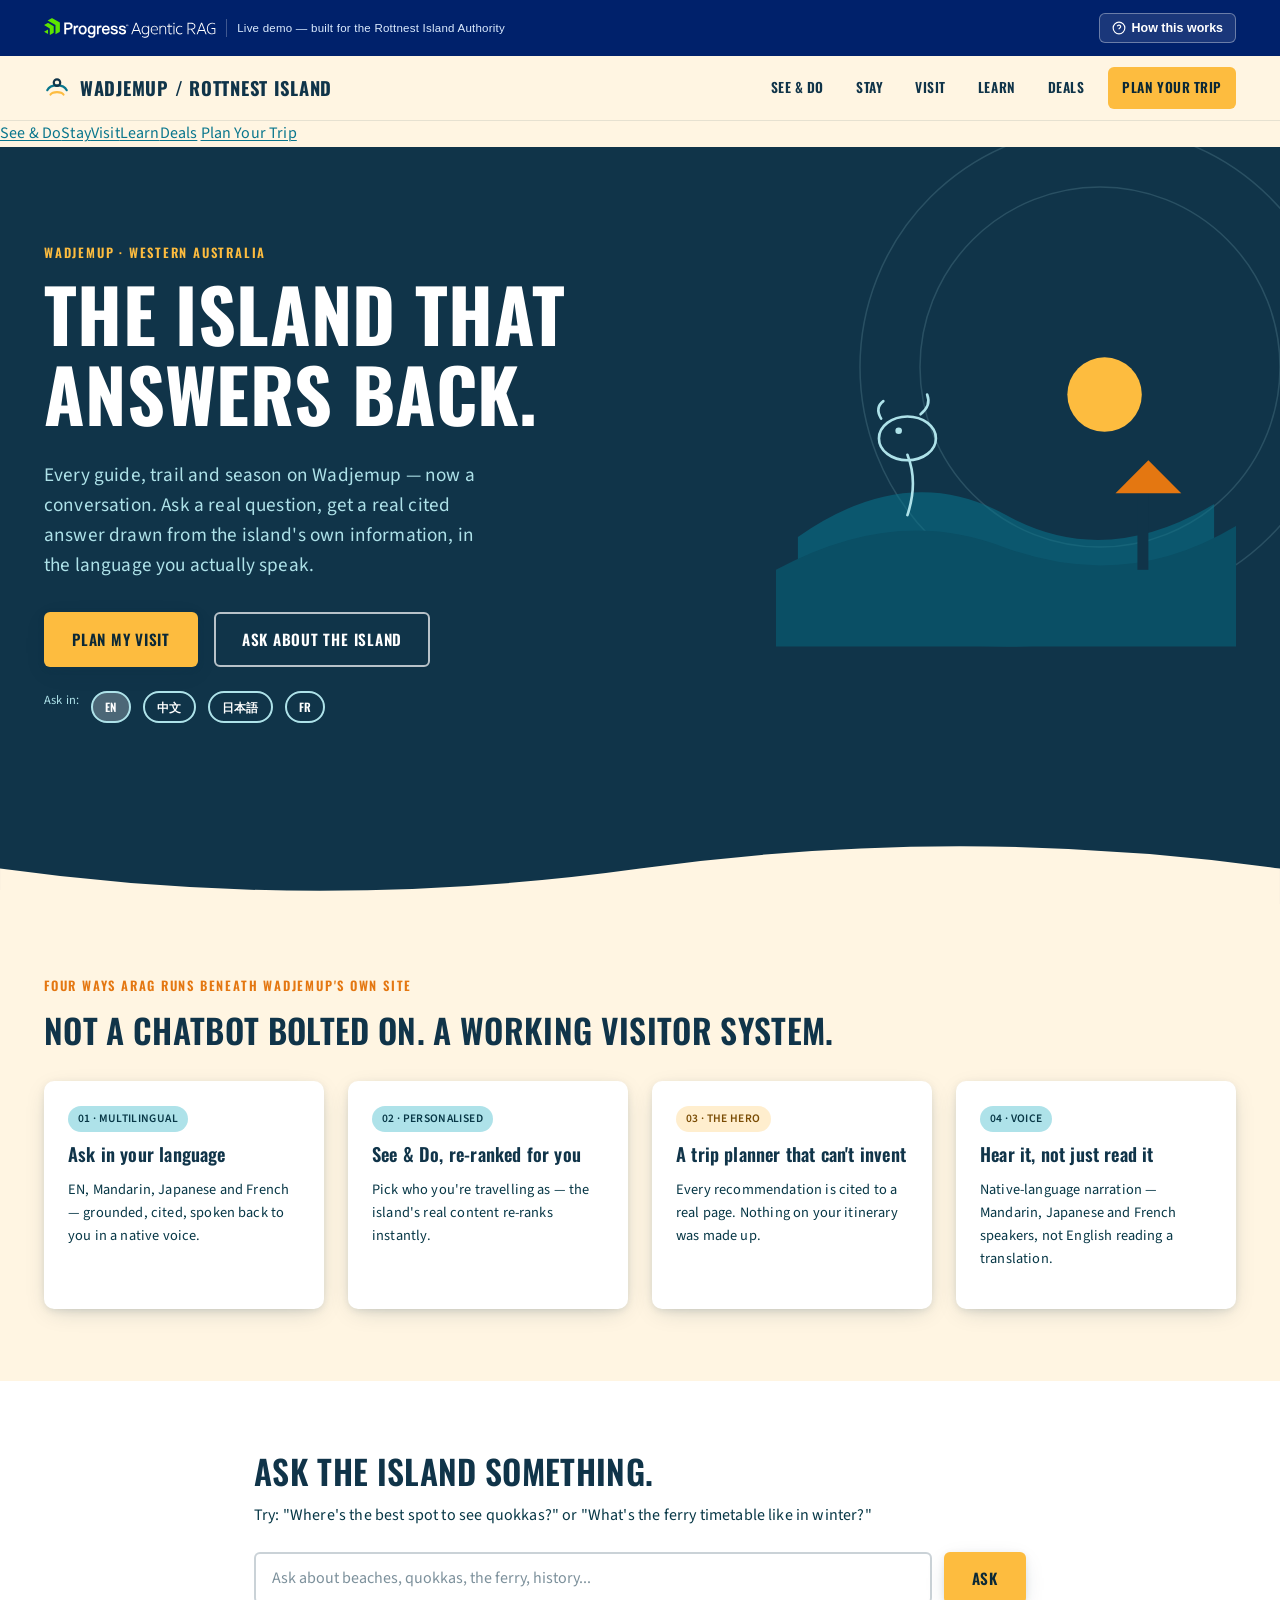
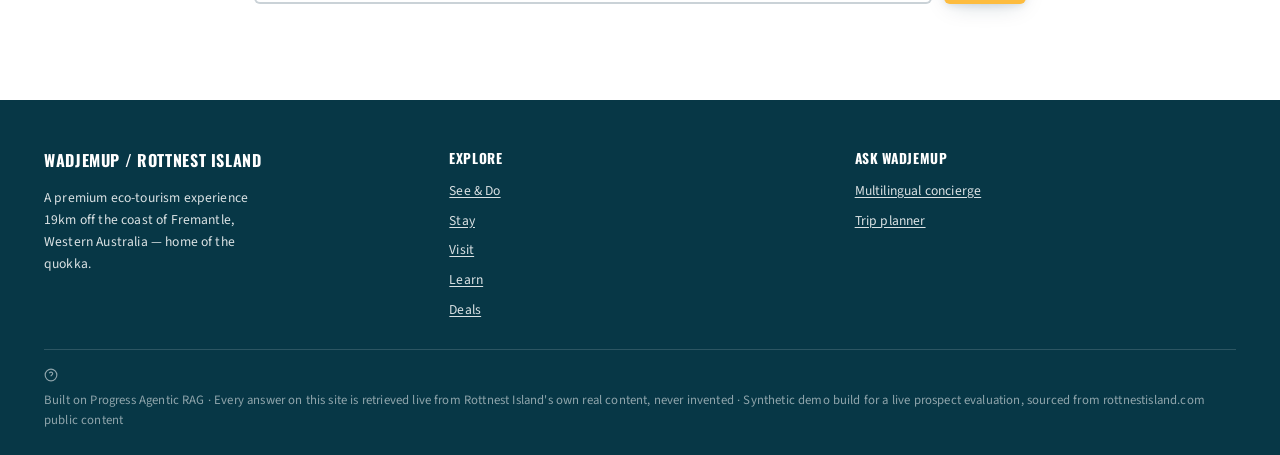
==== static/pages/index.html @ bd9ebfb6 "Rottnest Island Authority demo: 4 verified ARAG heroes, Progress-branded chrome" ====
<!doctype html>
<html lang="en">
<head>
<meta charset="utf-8" />
<meta name="viewport" content="width=device-width, initial-scale=1" />
<title>Wadjemup / Rottnest Island — Visitor Experience</title>
<link rel="stylesheet" href="/static/brand/arag-tokens.css" />
<link rel="stylesheet" href="/static/brand/progress-header.css" />
<link rel="stylesheet" href="/static/css/rottnest.css" />
</head>
<body class="rw-body">

<section class="rw-section-navy" style="position:relative; overflow:hidden; padding:0;">
  <svg class="rw-motif" style="top:-40px; right:-80px; width:520px;" viewBox="0 0 520 520" fill="none">
    <circle cx="260" cy="260" r="240" stroke="#AEE2E9" stroke-width="1.5"/>
    <circle cx="260" cy="260" r="180" stroke="#AEE2E9" stroke-width="1.5"/>
  </svg>
  <div class="rw-container" style="position:relative; padding:96px 24px 110px; display:grid; grid-template-columns: 1.1fr 0.9fr; gap:48px; align-items:center;">
    <div>
      <div class="rw-eyebrow" style="color:#FDBC3F;">Wadjemup · Western Australia</div>
      <h1 class="rw-display" style="color:white; margin-top:10px;">The Island That<br/>Answers Back.</h1>
      <p class="rw-lead" style="color:#AEE2E9; max-width:46ch; margin-top:18px;">
        Every guide, trail and season on Wadjemup — now a conversation. Ask a real question,
        get a real cited answer drawn from the island's own information, in the language you
        actually speak.
      </p>
      <div class="rw-flex rw-gap-16 rw-mt-32" style="flex-wrap:wrap;">
        <a href="/plan" class="rw-btn rw-btn-primary">Plan My Visit</a>
        <a href="/learn" class="rw-btn rw-btn-outline-light">Ask About the Island</a>
      </div>
      <div class="rw-flex rw-gap-12 rw-mt-24" style="flex-wrap:wrap;">
        <span style="font-size:0.78rem; color:#AEE2E9;">Ask in:</span>
        <button class="rw-lang-pill rw-persona-pill" data-lang="en" style="border-color:#AEE2E9;color:white;padding:5px 12px;font-size:0.72rem;">EN</button>
        <button class="rw-lang-pill rw-persona-pill" data-lang="zh" style="border-color:#AEE2E9;color:white;padding:5px 12px;font-size:0.72rem;">中文</button>
        <button class="rw-lang-pill rw-persona-pill" data-lang="ja" style="border-color:#AEE2E9;color:white;padding:5px 12px;font-size:0.72rem;">日本語</button>
        <button class="rw-lang-pill rw-persona-pill" data-lang="fr" style="border-color:#AEE2E9;color:white;padding:5px 12px;font-size:0.72rem;">FR</button>
      </div>
    </div>
    <div>
      <svg viewBox="0 0 420 340" width="100%" style="max-width:460px; display:block; margin-left:auto;">
        <ellipse cx="210" cy="300" rx="190" ry="18" fill="#0A4F65" opacity="0.6"/>
        <path d="M20 220 Q120 150 210 200 Q300 250 400 190 L400 300 Q210 340 20 300 Z" fill="#09768D" opacity="0.55"/>
        <path d="M0 250 Q110 190 210 230 Q320 270 420 210 L420 320 L0 320 Z" fill="#0A4F65"/>
        <circle cx="300" cy="90" r="34" fill="#FDBC3F"/>
        <g stroke="#AEE2E9" stroke-width="2.4" fill="none" stroke-linecap="round">
          <path d="M120 200 q10 -30 0 -55" />
          <ellipse cx="120" cy="130" rx="26" ry="20" />
          <circle cx="112" cy="123" r="3" fill="#AEE2E9" stroke="none"/>
          <path d="M96 112 q-6 -10 2 -16" />
          <path d="M132 108 q10 -8 6 -18" />
        </g>
        <rect x="330" y="180" width="10" height="70" fill="#103449"/>
        <path d="M310 180 L340 150 L370 180 Z" fill="#E47711"/>
      </svg>
    </div>
  </div>
  <svg viewBox="0 0 1440 80" style="display:block; width:100%;"><path d="M0 40 Q360 90 720 40 T1440 40 V80 H0 Z" fill="#FFF5E2"/></svg>
</section>

<section class="rw-section rw-section-sand">
  <div class="rw-container">
    <div class="rw-eyebrow">Four ways ARAG runs beneath Wadjemup's own site</div>
    <h2 class="rw-h2 rw-mt-16">Not a chatbot bolted on. A working visitor system.</h2>
    <div class="rw-grid rw-grid-4 rw-mt-32">
      <a href="/learn" class="rw-card rw-link-plain" style="padding:24px;">
        <div class="rw-chip">01 · Multilingual</div>
        <h3 class="rw-h3" style="margin-top:12px; text-transform:none; font-size:1.15rem;">Ask in your language</h3>
        <p style="font-size:0.9rem; color:var(--rw-teal-darker);">EN, Mandarin, Japanese and French — grounded, cited, spoken back to you in a native voice.</p>
      </a>
      <a href="/see-do" class="rw-card rw-link-plain" style="padding:24px;">
        <div class="rw-chip">02 · Personalised</div>
        <h3 class="rw-h3" style="margin-top:12px; text-transform:none; font-size:1.15rem;">See & Do, re-ranked for you</h3>
        <p style="font-size:0.9rem; color:var(--rw-teal-darker);">Pick who you're travelling as — the island's real content re-ranks instantly.</p>
      </a>
      <a href="/plan" class="rw-card rw-link-plain" style="padding:24px;">
        <div class="rw-chip rw-chip-gold">03 · The hero</div>
        <h3 class="rw-h3" style="margin-top:12px; text-transform:none; font-size:1.15rem;">A trip planner that can't invent</h3>
        <p style="font-size:0.9rem; color:var(--rw-teal-darker);">Every recommendation is cited to a real page. Nothing on your itinerary was made up.</p>
      </a>
      <a href="/learn" class="rw-card rw-link-plain" style="padding:24px;">
        <div class="rw-chip">04 · Voice</div>
        <h3 class="rw-h3" style="margin-top:12px; text-transform:none; font-size:1.15rem;">Hear it, not just read it</h3>
        <p style="font-size:0.9rem; color:var(--rw-teal-darker);">Native-language narration — Mandarin, Japanese and French speakers, not English reading a translation.</p>
      </a>
    </div>
  </div>
</section>

<section class="rw-section rw-section-white">
  <div class="rw-container" style="max-width:820px;">
    <h2 class="rw-h2">Ask the island something.</h2>
    <p class="rw-body-text" style="color:var(--rw-teal-darker); margin-top:6px;">Try: "Where's the best spot to see quokkas?" or "What's the ferry timetable like in winter?"</p>
    <div class="rw-mt-24">
      <div class="rw-flex rw-gap-12">
        <input class="rw-input" id="rw-home-q" placeholder="Ask about beaches, quokkas, the ferry, history..." />
        <button class="rw-btn rw-btn-primary" id="rw-home-ask" type="button">Ask</button>
      </div>
      <div id="rw-home-answer" class="rw-mt-24"></div>
    </div>
  </div>
</section>

<script>window.RW_PAGE = {
  nav: 'home',
  reveal: {
    title: 'How the Wadjemup concierge works',
    what: 'Every "Ask" box on this site sends your question to Rottnest Island Authority\'s own visitor concierge — never a generic AI, never the open internet.',
    flow: [
      {label:'Your question', detail:'typed in any of 4 languages'},
      {label:'App server proxy', detail:'KB token never reaches your browser'},
      {label:'ARAG /ask', detail:'retrieves + grounds + generates, scoped to 166 real pages'},
      {label:'Cited answer', detail:'every claim links to its real source page'},
    ],
    why: 'A visitor gets a trustworthy answer instead of hunting through menus — and Rottnest Island Authority gets every question logged as real demand signal, not a support ticket.',
  }
};</script>
<script src="/static/js/shared.js"></script>
<script src="/static/js/i18n.js"></script>
<script src="/static/js/ask-widget.js"></script>
<script>
  RWAsk.wire('#rw-home-q', '#rw-home-ask', '#rw-home-answer', { getLang: () => RWLang.getLang(), voice: true });
</script>
</body>
</html>
---- static/brand/arag-tokens.css ----
/* ==========================================================================
   Progress Agentic RAG — Brand Tokens
   Drop into any demo UI, HTML artifact, or landing page.
   Use the semantic tokens (--arag-*) rather than raw palette values so that
   contrast-safe pairings are preserved automatically.
   ========================================================================== */

:root {
  /* --- Raw palette: primary --- */
  --arag-blue-p1-shade: #00123C;  /* Blue P1 + 45% Shade */
  --arag-blue-p2:       #2B2BB2;  /* Pantone 2126 C */

  /* --- Raw palette: secondary --- */
  --arag-blue-p3:       #4B4BF7;  /* 2726 C */
  --arag-blue-p4:       #5777EA;  /* 2718 C */
  --arag-blue-p5:       #DCECFF;  /* 2708 C */
  --arag-green-p2:      #00B563;  /* 2251 C */
  --arag-green-p3:      #00D364;  /* 2420 C */
  --arag-green-s3:      #90EF8E;  /* 708 C  */
  --arag-green-s4:      #CDFFCA;  /* 7485 C */
  --arag-red-s3:        #FF9AA8;  /* 708 C  */
  --arag-yellow-s1:     #FFD000;  /* 109 C  */

  /* --- Raw palette: recommended backgrounds --- */
  --arag-blue-p1:       #00216B;  /* 281 C  */
  --arag-grey-s4:       #F4FAFF;

  /* --- Typography ---
     Progress Sans is TWO fonts. Display leads, Text supports.
     Arial is the only approved substitute — do not insert Helvetica,
     Inter, or a system stack as an intermediate fallback.
     Roboto Mono is for code only, never decorative. */
  --arag-font-display: "Progress Sans Display", Arial, sans-serif;
  --arag-font-text:    "Progress Sans Text", Arial, sans-serif;
  --arag-font-mono:    "Roboto Mono", monospace;

  --arag-size-display: 3.5rem;    /* 56px — Display */
  --arag-size-h1:      2.5rem;    /* 40px — Display */
  --arag-size-h2:      2rem;      /* 32px — Display */
  --arag-size-h3:      1.5rem;    /* 24px — Display */
  --arag-size-lead:    1.25rem;   /* 20px — Text; Display/Text switchover sits here */
  --arag-size-body-lg: 1.125rem;  /* 18px — Text */
  --arag-size-body:    1rem;      /* 16px — Text */
  --arag-size-caption: 0.875rem;  /* 14px — Text */

  /* Display tightens as it grows; Text loosens as it shrinks. */
  --arag-track-display: -0.02em;
  --arag-track-h1:      -0.015em;
  --arag-track-h2:      -0.01em;
  --arag-track-h3:      -0.005em;
  --arag-track-body:     0.01em;
  --arag-track-caption:  0.015em;

  --arag-lh-tight: 1.05;
  --arag-lh-head:  1.2;
  --arag-lh-body:  1.6;

  --arag-weight-light:   300;
  --arag-weight-regular: 400;
  --arag-weight-medium:  500;
  --arag-weight-bold:    700;

  /* --- Geometry: matches the Hex Loop isometric grid --- */
  --arag-angle: 30deg;
  --arag-radius: 6px;
  --arag-radius-lg: 12px;

  /* ======================================================================
     SEMANTIC TOKENS — LIGHT SURFACE (default)
     Every foreground token below clears WCAG AA on --arag-surface.
     Greens are deliberately absent from text roles: Green P2 is 2.56:1
     on this surface and Green P3 is 1.90:1. Both fail. They are fills only.
     ====================================================================== */
  --arag-surface:          var(--arag-grey-s4);
  --arag-surface-raised:   #FFFFFF;
  --arag-text:             #000000;                    /* 20.4:1 — type is black by default */
  --arag-text-muted:       #3D3D42;
  --arag-heading:          #000000;
  --arag-link:             var(--arag-blue-p2);        /*  9.55:1 — color as selective accent */
  --arag-border:           #C9D9EE;

  --arag-action-bg:        var(--arag-blue-p2);
  --arag-action-fg:        #FFFFFF;                    /* 10.04:1 */
  --arag-action-hover-bg:  var(--arag-blue-p1);

  --arag-action-alt-bg:    transparent;
  --arag-action-alt-fg:    var(--arag-blue-p2);
  --arag-action-alt-brd:   var(--arag-blue-p2);

  /* Decorative fills only — never text, never icon strokes, never borders */
  --arag-accent-fill:      var(--arag-green-p3);
  --arag-accent-fill-soft: var(--arag-green-s4);
  --arag-accent-fill-blue: var(--arag-blue-p5);

  /* Semantic states on light: dark text, tinted fill. Never rely on hue alone. */
  --arag-success-fg:       #00663A;
  --arag-success-bg:       var(--arag-green-s4);
  --arag-warning-fg:       #6B4E00;
  --arag-warning-bg:       #FFF3C2;
  --arag-error-fg:         #8C1F2E;
  --arag-error-bg:         #FFE3E7;
}

/* ========================================================================
   DARK SURFACE
   Apply to a section wrapper: <section class="arag-dark"> ... </section>
   This is where the greens earn their contrast — Green P3 is 7.34:1 here.
   ======================================================================== */
.arag-dark {
  --arag-surface:          var(--arag-blue-p1);
  --arag-surface-raised:   var(--arag-blue-p1-shade);
  --arag-text:             #FFFFFF;                    /* 14.69:1 — type is white by default */
  --arag-text-muted:       var(--arag-blue-p5);        /* 12.23:1 */
  --arag-heading:          #FFFFFF;
  --arag-link:             var(--arag-green-s3);       /* 10.44:1 */
  --arag-border:           #143A87;

  --arag-action-bg:        var(--arag-green-p3);
  --arag-action-fg:        var(--arag-blue-p1-shade);  /*  9.12:1 */
  --arag-action-hover-bg:  var(--arag-green-p2);

  --arag-action-alt-bg:    transparent;
  --arag-action-alt-fg:    var(--arag-blue-p5);
  --arag-action-alt-brd:   var(--arag-blue-p5);

  --arag-success-fg:       var(--arag-green-p3);       /*  7.34:1 */
  --arag-success-bg:       transparent;
  --arag-warning-fg:       var(--arag-yellow-s1);      /*  9.98:1 */
  --arag-warning-bg:       transparent;
  --arag-error-fg:         var(--arag-red-s3);         /*  7.30:1 */
  --arag-error-bg:         transparent;

  background: var(--arag-surface);
  color: var(--arag-text);
}

/* ========================================================================
   BASE ELEMENTS
   ======================================================================== */
body {
  font-family: var(--arag-font-text);
  font-size: var(--arag-size-body);
  letter-spacing: var(--arag-track-body);
  line-height: var(--arag-lh-body);
  background: var(--arag-surface);
  color: var(--arag-text);
  -webkit-font-smoothing: antialiased;
}

/* Headings use the Display face. Body, UI, captions use Text.
   Never mix the two inside one string. */
h1, h2, h3, h4 {
  font-family: var(--arag-font-display);
  color: var(--arag-heading);
  line-height: var(--arag-lh-head);
  margin: 0 0 0.5em;
}
h1 { font-size: var(--arag-size-h1); font-weight: var(--arag-weight-bold);   letter-spacing: var(--arag-track-h1); }
h2 { font-size: var(--arag-size-h2); font-weight: var(--arag-weight-medium); letter-spacing: var(--arag-track-h2); }
h3 { font-size: var(--arag-size-h3); font-weight: var(--arag-weight-medium); letter-spacing: var(--arag-track-h3); }

.arag-display {
  font-family: var(--arag-font-display);
  font-size: var(--arag-size-display);
  font-weight: var(--arag-weight-bold);
  line-height: var(--arag-lh-tight);
  letter-spacing: var(--arag-track-display);
  max-width: 14ch;   /* forces the tight stacked break used in brand assets */
}

/* Lead paragraph: Text face, Light weight. Do not pair Light with
   Regular inside the same block — adjacent weights never mix. */
.arag-lead {
  font-family: var(--arag-font-text);
  font-size: var(--arag-size-lead);
  font-weight: var(--arag-weight-light);
  line-height: 1.5;
}

.arag-caption {
  font-size: var(--arag-size-caption);
  letter-spacing: var(--arag-track-caption);
  line-height: 1.4;
  color: var(--arag-text-muted);
}

/* Roboto Mono is restricted to code, syntax, and CLI examples. */
code, pre, kbd, samp {
  font-family: var(--arag-font-mono);
  font-size: 0.875rem;
  line-height: 1.55;
}

a { color: var(--arag-link); text-decoration-thickness: 1px; text-underline-offset: 2px; }

.arag-btn {
  display: inline-block;
  padding: 0.75rem 1.5rem;
  font: var(--arag-weight-medium) var(--arag-size-body) / 1 var(--arag-font-text);
  border: 1px solid transparent;
  border-radius: var(--arag-radius);
  background: var(--arag-action-bg);
  color: var(--arag-action-fg);
  cursor: pointer;
  transition: background 0.15s ease;
}
.arag-btn:hover { background: var(--arag-action-hover-bg); }

.arag-btn--secondary {
  background: var(--arag-action-alt-bg);
  color: var(--arag-action-alt-fg);
  border-color: var(--arag-action-alt-brd);
}

.arag-card {
  background: var(--arag-surface-raised);
  border: 1px solid var(--arag-border);
  border-radius: var(--arag-radius-lg);
  padding: 1.5rem;
}

/* Visible focus is required — do not remove without an equivalent replacement */
:focus-visible { outline: 3px solid var(--arag-blue-p3); outline-offset: 2px; }

/* 30° diagonal field, matching the Hex Loop isometric grid.
   Used for hero sections in the reference brand assets. */
.arag-diagonal {
  background: linear-gradient(
    calc(90deg - var(--arag-angle)),
    var(--arag-blue-p1-shade) 0%,
    var(--arag-blue-p1-shade) 48%,
    var(--arag-blue-p2) 48%,
    var(--arag-blue-p2) 100%
  );
}

/* Progress Sans is proprietary and must not be redistributed. Load it only
   from an official Progress-supplied source in an authorized context; where
   that isn't possible the Arial fallback above is the compliant path.
   Do not bundle font files into shared repos or partner deliverables. */

/* ========================================================================
   LOGO
   Official artwork lives in assets/logos/ — reference those files, never
   redraw the lockup. The symbol green is #5CE500 (Progress corporate),
   NOT an Agentic RAG palette green.

   Minimum height and clear space are brand requirements, not suggestions.
   Clear space equals HALF the height of the Progress symbol: 0.422x the
   horizontal lockup height, 0.213x the stacked lockup height.
   The 75px minimum is the stricter of two conflicting published minimums
   (product-specific 75px vs. corporate 14px/46px) — use 75px.
   ======================================================================== */
--arag-logo-min-h: 75px;

.arag-logo-h,
.arag-logo-stacked {
  width: auto;
  display: block;
  height: var(--arag-logo-min-h);
  min-height: 75px;
}

/* Clear space is expressed in em so it scales with the logo height. */
.arag-logo-h       { margin: 0.422em; }
.arag-logo-stacked { margin: 0.213em; }

/* Legacy alias */
.arag-logo { min-height: 75px; height: 75px; width: auto; display: block; margin: 0.422em; }

/* ========================================================================
   HEX LOOP
   Official artwork lives in assets/hex-loop/hex-loop-rgb.svg — reference
   that file, never draw or approximate the device.

   The Hex Loop is ALWAYS cropped, bleeding off an edge of the layout.
   A complete hexagon sitting inside a slide or section is a violation.
   Crop at the container level, not by editing the SVG.
   ======================================================================== */

/* Generic crop container — overflow hidden, position relative.
   Place the Hex Loop SVG/img inside with position absolute, then
   shift it so part bleeds off the desired edge. */
.arag-hex-loop-crop {
  position: relative;
  overflow: hidden;
}

.arag-hex-loop-crop svg,
.arag-hex-loop-crop img {
  position: absolute;
  pointer-events: none;
}

/* Preset crops — use one of these on the container to position
   the Hex Loop toward a specific edge. Adjust width/top/left
   in your layout as needed; these are starting points. */
.arag-hex-loop-crop--right  svg,
.arag-hex-loop-crop--right  img { right: -30%; top: 10%;  width: 60%; }

.arag-hex-loop-crop--left   svg,
.arag-hex-loop-crop--left   img { left: -30%;  top: 10%;  width: 60%; }

.arag-hex-loop-crop--top-left svg,
.arag-hex-loop-crop--top-left img { left: -25%;  top: -25%; width: 55%; }

.arag-hex-loop-crop--bottom svg,
.arag-hex-loop-crop--bottom img { bottom: -30%; left: 20%; width: 60%; top: auto; }
---- static/brand/progress-header.css ----
/* Standing Progress Agentic RAG header (gate 2 / B2, layer 1) — always on top,
   every route. Built to progress-arag-branding tokens. Sits above the Rottnest
   Island Authority body experience beneath it. */

.progress-header {
  --progress-header-h: 56px;
  position: sticky;
  top: 0;
  z-index: 50;
  height: var(--progress-header-h);
  background: var(--arag-blue-p1);
  color: white;
  display: flex;
  align-items: center;
}
.progress-header-inner {
  width: 100%;
  max-width: 1240px;
  margin: 0 auto;
  padding: 0 24px;
  display: flex;
  align-items: center;
  justify-content: space-between;
  gap: 16px;
}
.progress-header-brand { display: flex; align-items: center; gap: 10px; }
.progress-header-logo { height: 20px; width: auto; display: block; }
.progress-header-tag {
  font-family: var(--arag-font-text);
  font-size: 0.72rem;
  color: var(--arag-blue-p5);
  letter-spacing: 0.02em;
  border-left: 1px solid rgba(255,255,255,0.25);
  padding-left: 10px;
  white-space: nowrap;
}
.progress-header-right { display: flex; align-items: center; gap: 10px; }
.progress-header-btn {
  display: inline-flex;
  align-items: center;
  gap: 6px;
  font-family: var(--arag-font-text);
  font-size: 0.78rem;
  font-weight: 600;
  color: white;
  background: rgba(255,255,255,0.1);
  border: 1px solid rgba(255,255,255,0.35);
  border-radius: 6px;
  padding: 7px 12px;
  cursor: pointer;
  white-space: nowrap;
}
.progress-header-btn:hover { background: rgba(255,255,255,0.2); }

@media (max-width: 640px) {
  .progress-header-tag { display: none; }
  .progress-header-btn span.progress-header-btn-label { display: none; }
  .progress-header-btn { padding: 7px 9px; }
}

/* --- Solution-architecture reveal modal (gate 11 / B12) --- */
.arag-reveal-overlay {
  position: fixed; inset: 0; background: rgba(0, 18, 60, 0.72);
  backdrop-filter: blur(4px); z-index: 200;
  display: none; align-items: flex-start; justify-content: center;
  padding: 40px 20px; overflow-y: auto;
}
.arag-reveal-overlay.rw-open { display: flex; }
.arag-reveal-modal {
  background: var(--arag-grey-s4);
  color: var(--arag-blue-p1-shade);
  border-radius: 16px;
  max-width: 760px;
  width: 100%;
  box-shadow: 0 30px 80px -20px rgba(0,0,0,0.5);
  overflow: hidden;
}
.arag-reveal-head {
  background: var(--arag-blue-p1);
  color: white;
  padding: 22px 28px;
  display: flex;
  align-items: center;
  justify-content: space-between;
  gap: 12px;
}
.arag-reveal-head h2 {
  font-family: var(--arag-font-display);
  font-size: 1.3rem;
  margin: 0;
}
.arag-reveal-close {
  background: rgba(255,255,255,0.12); border: none; color: white;
  width: 32px; height: 32px; border-radius: 8px; cursor: pointer; font-size: 1.1rem;
}
.arag-reveal-body { padding: 26px 28px 30px; }
.arag-reveal-section { margin-bottom: 22px; }
.arag-reveal-section h3 {
  font-family: var(--arag-font-display);
  font-size: 0.95rem;
  text-transform: uppercase;
  letter-spacing: 0.04em;
  color: var(--arag-blue-p2);
  margin: 0 0 8px;
}
.arag-reveal-section p { font-family: var(--arag-font-text); font-size: 0.95rem; line-height: 1.55; margin: 0; }
.arag-flow {
  display: flex; align-items: stretch; gap: 6px; flex-wrap: wrap;
  margin-top: 6px;
}
.arag-flow-step {
  flex: 1 1 120px;
  background: white;
  border: 1px solid var(--arag-blue-p5);
  border-radius: 10px;
  padding: 12px 14px;
  font-family: var(--arag-font-text);
  font-size: 0.82rem;
  position: relative;
}
.arag-flow-step .arag-flow-num {
  display: inline-flex; align-items: center; justify-content: center;
  width: 20px; height: 20px; border-radius: 50%;
  background: var(--arag-blue-p2); color: white; font-size: 0.68rem; font-weight: 700;
  margin-bottom: 6px;
}
.arag-flow-arrow { align-self: center; color: var(--arag-blue-p3); font-size: 1.1rem; flex: 0 0 auto; }
.arag-flow-step.arag-flow-active {
  border-color: var(--arag-green-p2);
  box-shadow: 0 0 0 2px var(--arag-green-s4);
}
@keyframes arag-flow-pulse { 0%,100% { box-shadow: 0 0 0 2px var(--arag-green-s4); } 50% { box-shadow: 0 0 0 5px var(--arag-green-s4); } }
.arag-flow-step.arag-flow-anim { animation: arag-flow-pulse 1.1s ease-in-out; }
.arag-reveal-badge {
  display: inline-flex; align-items: center; gap: 5px;
  font-family: var(--arag-font-text); font-size: 0.72rem; font-weight: 600;
  background: var(--arag-green-s4); color: #0a4d2c;
  padding: 3px 9px; border-radius: 999px; margin-top: 4px;
}
.arag-reveal-badge.arag-badge-gap { background: #FFE9C7; color: #7a4c04; }
---- static/css/rottnest.css ----
/* ==========================================================================
   Rottnest Island Authority — brand design system
   Faithful to rottnestisland.com's real palette/type/mood, rebuilt with our
   own imagery (no scraped photography/logo). This is the BODY brand — see
   brand/progress-header.css for the standing Progress Agentic RAG frame that
   sits above it on every route (gate 2 / B2).
   ========================================================================== */

@import url('https://fonts.googleapis.com/css2?family=Oswald:wght@400;500;600;700&family=Source+Sans+3:ital,wght@0,400;0,500;0,600;0,700;1,400&display=swap');

:root {
  /* --- Rottnest palette (real hex, captured from rottnestisland.com) --- */
  --rw-navy:        #103449;   /* body text / deep panels */
  --rw-teal:         #09768D;   /* secondary brand */
  --rw-teal-dark:    #0A4F65;   /* footer / dark panels */
  --rw-teal-darker:  #073746;
  --rw-sand:         #FFF5E2;   /* light sections */
  --rw-gold:         #FDBC3F;   /* primary CTA */
  --rw-orange:       #E47711;   /* secondary accent */
  --rw-teal-pale:    #AEE2E9;   /* line-art / wash */
  --rw-cyan:         #00B8BE;   /* accent */
  --rw-white:        #FFFFFF;
  --rw-ink:          #0B2836;   /* near-black for high-contrast text on sand */

  --rw-font-display: 'Oswald', 'Bebas Neue', Impact, sans-serif;
  --rw-font-body:    'Source Sans 3', 'Source Sans Pro', system-ui, sans-serif;

  --rw-radius-sm: 6px;
  --rw-radius-md: 10px;
  --rw-radius-lg: 18px;

  --rw-shadow-card: 0 6px 24px -8px rgba(16, 52, 73, 0.25), 0 2px 8px -2px rgba(16, 52, 73, 0.15);
  --rw-shadow-lift: 0 16px 40px -12px rgba(16, 52, 73, 0.35), 0 4px 12px -2px rgba(16, 52, 73, 0.2);

  --rw-container: 1240px;
}

* { box-sizing: border-box; }
html { scroll-behavior: smooth; }

body.rw-body {
  margin: 0;
  font-family: var(--rw-font-body);
  color: var(--rw-navy);
  background: var(--rw-sand);
  -webkit-font-smoothing: antialiased;
  line-height: 1.6;
}

.rw-h1, .rw-h2, .rw-h3, .rw-display, h1.rw-title, h2.rw-title, h3.rw-title {
  font-family: var(--rw-font-display);
  text-transform: uppercase;
  letter-spacing: 0.01em;
  font-weight: 600;
  line-height: 1.08;
  color: var(--rw-navy);
  margin: 0 0 0.4em;
}
.rw-display { font-size: clamp(2.4rem, 6vw, 4.6rem); font-weight: 700; letter-spacing: 0.005em; }
.rw-h1 { font-size: clamp(2rem, 4.4vw, 3rem); }
.rw-h2 { font-size: clamp(1.5rem, 3vw, 2.1rem); }
.rw-h3 { font-size: clamp(1.15rem, 2vw, 1.5rem); }

.rw-lead { font-size: 1.2rem; line-height: 1.55; color: var(--rw-teal-darker); }
.rw-body-text { font-size: 1rem; color: var(--rw-navy); }
.rw-eyebrow {
  font-family: var(--rw-font-display);
  text-transform: uppercase;
  letter-spacing: 0.14em;
  font-size: 0.8rem;
  font-weight: 600;
  color: var(--rw-orange);
}

a { color: var(--rw-teal); }
a.rw-link-plain { color: inherit; text-decoration: none; }

.rw-container { max-width: var(--rw-container); margin: 0 auto; padding: 0 24px; }
@media (max-width: 640px) { .rw-container { padding: 0 16px; } }

/* --- Buttons: limited rounding, high contrast, Progress-adjacent discipline
   applied to the Rottnest palette (B20) --- */
.rw-btn {
  display: inline-flex;
  align-items: center;
  gap: 8px;
  font-family: var(--rw-font-display);
  text-transform: uppercase;
  letter-spacing: 0.05em;
  font-weight: 600;
  font-size: 0.95rem;
  padding: 13px 26px;
  border-radius: var(--rw-radius-sm);
  border: 2px solid transparent;
  cursor: pointer;
  text-decoration: none;
  transition: transform 0.15s ease, box-shadow 0.15s ease, background 0.15s ease;
  white-space: nowrap;
}
.rw-btn:hover { transform: translateY(-1px); }
.rw-btn:active { transform: translateY(0); }
.rw-btn-primary { background: var(--rw-gold); color: var(--rw-ink); box-shadow: var(--rw-shadow-card); }
.rw-btn-primary:hover { background: #ffc85c; box-shadow: var(--rw-shadow-lift); }
.rw-btn-secondary { background: var(--rw-navy); color: var(--rw-white); }
.rw-btn-secondary:hover { background: var(--rw-teal-darker); }
.rw-btn-outline { background: transparent; border-color: var(--rw-navy); color: var(--rw-navy); }
.rw-btn-outline:hover { background: var(--rw-navy); color: var(--rw-white); }
.rw-btn-outline-light { background: transparent; border-color: rgba(255,255,255,0.7); color: var(--rw-white); }
.rw-btn-outline-light:hover { background: rgba(255,255,255,0.14); }
.rw-btn-sm { padding: 9px 18px; font-size: 0.82rem; }

/* --- Inputs: legible always (B20.2) --- */
.rw-input, .rw-select, .rw-textarea {
  font-family: var(--rw-font-body);
  font-size: 1rem;
  color: var(--rw-ink);
  background: var(--rw-white);
  border: 2px solid rgba(16, 52, 73, 0.22);
  border-radius: var(--rw-radius-sm);
  padding: 12px 16px;
  width: 100%;
}
.rw-input::placeholder, .rw-textarea::placeholder { color: rgba(16, 52, 73, 0.55); }
.rw-input:focus, .rw-select:focus, .rw-textarea:focus {
  outline: none;
  border-color: var(--rw-teal);
  box-shadow: 0 0 0 3px rgba(9, 118, 141, 0.18);
}

/* --- Cards --- */
.rw-card {
  background: var(--rw-white);
  border-radius: var(--rw-radius-md);
  box-shadow: var(--rw-shadow-card);
  overflow: hidden;
  transition: transform 0.18s ease, box-shadow 0.18s ease;
}
.rw-card:hover { transform: translateY(-4px); box-shadow: var(--rw-shadow-lift); }

.rw-chip {
  display: inline-flex;
  align-items: center;
  font-size: 0.72rem;
  font-weight: 600;
  letter-spacing: 0.03em;
  text-transform: uppercase;
  padding: 4px 10px;
  border-radius: 999px;
  background: var(--rw-teal-pale);
  color: var(--rw-teal-darker);
}
.rw-chip-gold { background: rgba(253, 188, 63, 0.25); color: #7a4c04; }

/* --- Island line-art motif (recurring decorative device) --- */
.rw-motif {
  position: absolute;
  opacity: 0.16;
  pointer-events: none;
}

/* --- Sections --- */
.rw-section { padding: 72px 0; }
.rw-section-dark { background: var(--rw-teal-darker); color: var(--rw-white); }
.rw-section-dark .rw-h1, .rw-section-dark .rw-h2, .rw-section-dark .rw-h3 { color: var(--rw-white); }
.rw-section-navy { background: var(--rw-navy); color: var(--rw-white); }
.rw-section-navy .rw-h1, .rw-section-navy .rw-h2, .rw-section-navy .rw-h3 { color: var(--rw-white); }
.rw-section-sand { background: var(--rw-sand); }
.rw-section-white { background: var(--rw-white); }

@media (max-width: 640px) { .rw-section { padding: 44px 0; } }

/* --- Nav --- */
.rw-nav {
  position: sticky;
  top: var(--progress-header-h, 56px);
  z-index: 40;
  background: rgba(255, 245, 226, 0.94);
  backdrop-filter: blur(10px);
  -webkit-backdrop-filter: blur(10px);
  border-bottom: 1px solid rgba(16, 52, 73, 0.1);
}
.rw-nav-inner { display: flex; align-items: center; justify-content: space-between; height: 64px; }
.rw-nav-brand { display: flex; align-items: center; gap: 10px; font-family: var(--rw-font-display); font-weight: 700; text-transform: uppercase; letter-spacing: 0.04em; font-size: 1.15rem; color: var(--rw-navy); text-decoration: none; }
.rw-nav-links { display: flex; align-items: center; gap: 4px; list-style: none; margin: 0; padding: 0; }
.rw-nav-links a {
  display: block;
  padding: 10px 14px;
  font-family: var(--rw-font-display);
  text-transform: uppercase;
  letter-spacing: 0.04em;
  font-size: 0.85rem;
  font-weight: 600;
  color: var(--rw-navy);
  text-decoration: none;
  border-radius: var(--rw-radius-sm);
}
.rw-nav-links a:hover, .rw-nav-links a.rw-active { background: rgba(9, 118, 141, 0.1); color: var(--rw-teal-darker); }
.rw-nav-links a.rw-cta { background: var(--rw-gold); color: var(--rw-ink); margin-left: 6px; }
.rw-nav-links a.rw-cta:hover { background: #ffc85c; }
.rw-nav-toggle { display: none; }

@media (max-width: 900px) {
  .rw-nav-links-desktop { display: none; }
  .rw-nav-toggle { display: flex; background: none; border: none; cursor: pointer; padding: 8px; color: var(--rw-navy); }
  .rw-mobile-menu {
    position: fixed;
    inset: 0;
    top: calc(var(--progress-header-h, 56px) + 64px);
    background: var(--rw-sand);
    z-index: 60;
    display: none;
    flex-direction: column;
    padding: 20px;
    overflow-y: auto;
  }
  .rw-mobile-menu.rw-open { display: flex; }
  .rw-mobile-menu a {
    font-family: var(--rw-font-display);
    text-transform: uppercase;
    letter-spacing: 0.04em;
    font-size: 1.3rem;
    font-weight: 600;
    color: var(--rw-navy);
    text-decoration: none;
    padding: 16px 8px;
    border-bottom: 1px solid rgba(16,52,73,0.12);
  }
  .rw-mobile-menu a.rw-cta { background: var(--rw-gold); color: var(--rw-ink); border-radius: var(--rw-radius-sm); text-align: center; margin-top: 12px; border-bottom: none; }
}

/* --- Footer --- */
.rw-footer { background: var(--rw-teal-darker); color: rgba(255,255,255,0.85); padding: 48px 0 24px; }
.rw-footer a { color: rgba(255,255,255,0.85); }
.rw-footer-credit {
  border-top: 1px solid rgba(255,255,255,0.15);
  margin-top: 28px;
  padding-top: 18px;
  font-size: 0.8rem;
  color: rgba(255,255,255,0.55);
  display: flex;
  align-items: center;
  gap: 8px;
  flex-wrap: wrap;
}

/* --- Grids --- */
.rw-grid { display: grid; gap: 24px; }
.rw-grid-2 { grid-template-columns: repeat(2, 1fr); }
.rw-grid-3 { grid-template-columns: repeat(3, 1fr); }
.rw-grid-4 { grid-template-columns: repeat(4, 1fr); }
@media (max-width: 960px) { .rw-grid-4 { grid-template-columns: repeat(2, 1fr); } .rw-grid-3 { grid-template-columns: repeat(2, 1fr); } }
@media (max-width: 640px) { .rw-grid-2, .rw-grid-3, .rw-grid-4 { grid-template-columns: 1fr; } }

/* --- Catalogue card (B10) --- */
.rw-catalog-card { display: flex; flex-direction: column; }
.rw-catalog-thumb { width: 100%; aspect-ratio: 16/10; object-fit: cover; background: var(--rw-teal-pale); display: block; }
.rw-catalog-body { padding: 16px 18px 18px; display: flex; flex-direction: column; gap: 8px; flex: 1; }
.rw-catalog-title { font-family: var(--rw-font-display); font-weight: 600; font-size: 1.05rem; text-transform: none; letter-spacing: 0; color: var(--rw-navy); margin: 0; }
.rw-catalog-hook { font-size: 0.92rem; color: var(--rw-teal-darker); margin: 0; }
.rw-catalog-highlights { margin: 4px 0 0; padding: 0; list-style: none; font-size: 0.85rem; color: var(--rw-navy); display: flex; flex-direction: column; gap: 3px; }
.rw-catalog-highlights li::before { content: '— '; color: var(--rw-orange); }
.rw-catalog-chips { display: flex; flex-wrap: wrap; gap: 6px; margin-top: 8px; }

/* --- Answer / assistant panel --- */
.rw-answer-panel {
  background: var(--rw-white);
  border-radius: var(--rw-radius-lg);
  box-shadow: var(--rw-shadow-card);
  padding: 28px;
  width: 100%;
}
.rw-answer-text { font-size: 1.08rem; line-height: 1.65; color: var(--rw-navy); }
.rw-answer-text p { margin: 0 0 0.9em; }
.rw-answer-text strong { color: var(--rw-teal-darker); }
.rw-sources-row {
  display: grid;
  grid-template-columns: repeat(auto-fill, minmax(220px, 1fr));
  gap: 14px;
  margin-top: 20px;
  width: 100%;
}
.rw-source-tile {
  display: block;
  background: var(--rw-sand);
  border: 1px solid rgba(16,52,73,0.1);
  border-radius: var(--rw-radius-md);
  padding: 12px 14px;
  text-decoration: none;
  color: var(--rw-navy);
  transition: box-shadow 0.15s ease, transform 0.15s ease;
}
.rw-source-tile:hover { box-shadow: var(--rw-shadow-card); transform: translateY(-2px); }
.rw-source-tile .rw-source-num {
  display: inline-flex; align-items: center; justify-content: center;
  width: 22px; height: 22px; border-radius: 50%;
  background: var(--rw-teal); color: white; font-size: 0.72rem; font-weight: 700;
  margin-bottom: 8px;
}
.rw-source-tile .rw-source-title { font-size: 0.88rem; font-weight: 600; line-height: 1.3; }

/* --- Highlighted passage on the source viewer (B23) --- */
.rw-highlight { background: rgba(253, 188, 63, 0.45); border-radius: 3px; padding: 0 2px; scroll-margin-top: 140px; }

/* --- Persona picker (See & Do) --- */
.rw-persona-row { display: flex; flex-wrap: wrap; gap: 10px; }
.rw-persona-pill {
  font-family: var(--rw-font-display);
  text-transform: uppercase;
  letter-spacing: 0.03em;
  font-size: 0.82rem;
  font-weight: 600;
  padding: 11px 18px;
  border-radius: 999px;
  border: 2px solid var(--rw-navy);
  background: transparent;
  color: var(--rw-navy);
  cursor: pointer;
}
.rw-persona-pill.rw-active { background: var(--rw-navy); color: var(--rw-white); }

/* --- Manual journey stepper (B15: manual by default) --- */
.rw-stepper { display: flex; align-items: center; gap: 8px; margin-top: 18px; }
.rw-stepper button {
  background: var(--rw-navy); color: white; border: none; border-radius: var(--rw-radius-sm);
  width: 40px; height: 40px; font-size: 1.2rem; cursor: pointer;
}
.rw-stepper button:disabled { opacity: 0.35; cursor: not-allowed; }
.rw-stepper .rw-step-dots { display: flex; gap: 6px; }
.rw-stepper .rw-dot { width: 8px; height: 8px; border-radius: 50%; background: rgba(16,52,73,0.25); }
.rw-stepper .rw-dot.rw-dot-active { background: var(--rw-orange); }

/* --- Utility --- */
.rw-flex { display: flex; }
.rw-flex-col { display: flex; flex-direction: column; }
.rw-items-center { align-items: center; }
.rw-justify-between { justify-content: space-between; }
.rw-gap-8 { gap: 8px; } .rw-gap-12 { gap: 12px; } .rw-gap-16 { gap: 16px; } .rw-gap-24 { gap: 24px; }
.rw-mt-16 { margin-top: 16px; } .rw-mt-24 { margin-top: 24px; } .rw-mt-32 { margin-top: 32px; }
.rw-relative { position: relative; }
.rw-skeleton { background: linear-gradient(90deg, rgba(16,52,73,0.06) 25%, rgba(16,52,73,0.12) 37%, rgba(16,52,73,0.06) 63%); background-size: 400% 100%; animation: rw-shimmer 1.4s ease infinite; border-radius: var(--rw-radius-sm); }
@keyframes rw-shimmer { 0% { background-position: 100% 50%; } 100% { background-position: 0 50%; } }

.rw-visually-hidden { position: absolute; width: 1px; height: 1px; overflow: hidden; clip: rect(0,0,0,0); white-space: nowrap; }

.rw-synthetic-note { font-size: 0.72rem; color: rgba(16,52,73,0.55); }
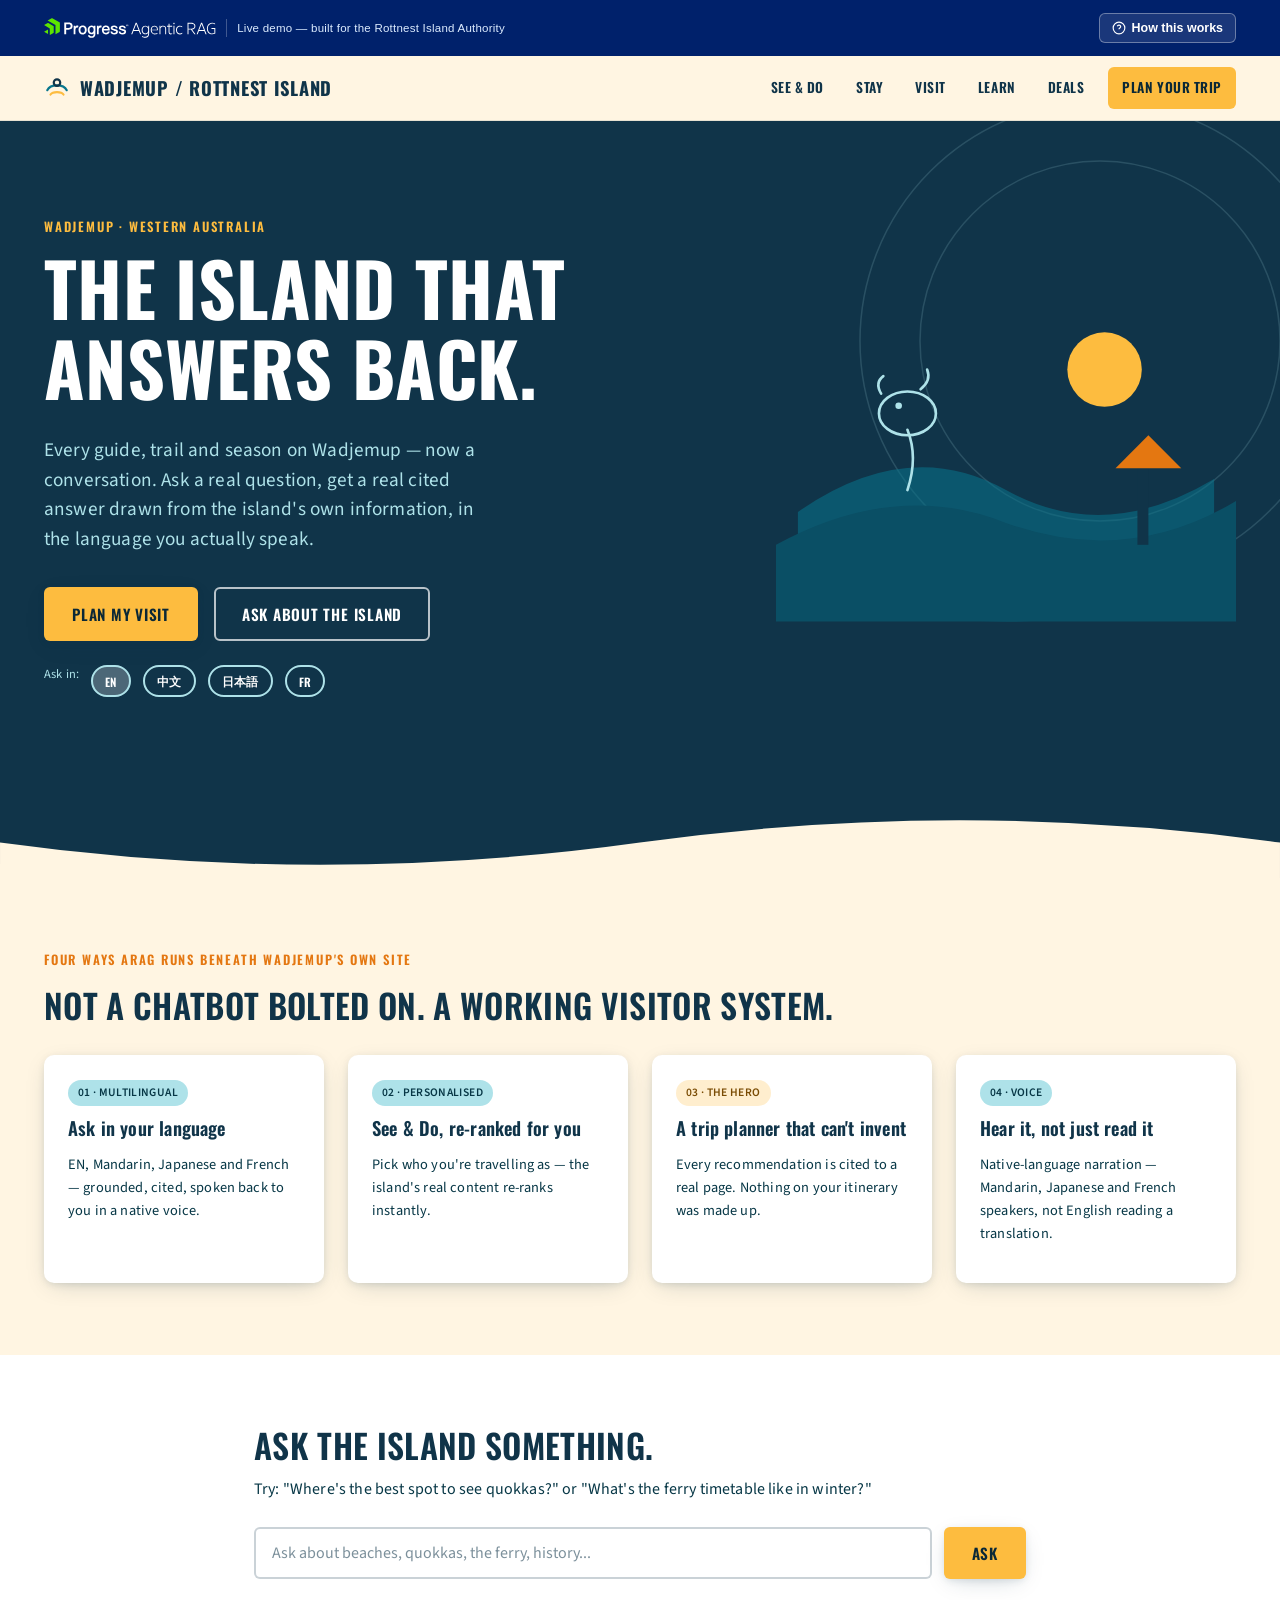
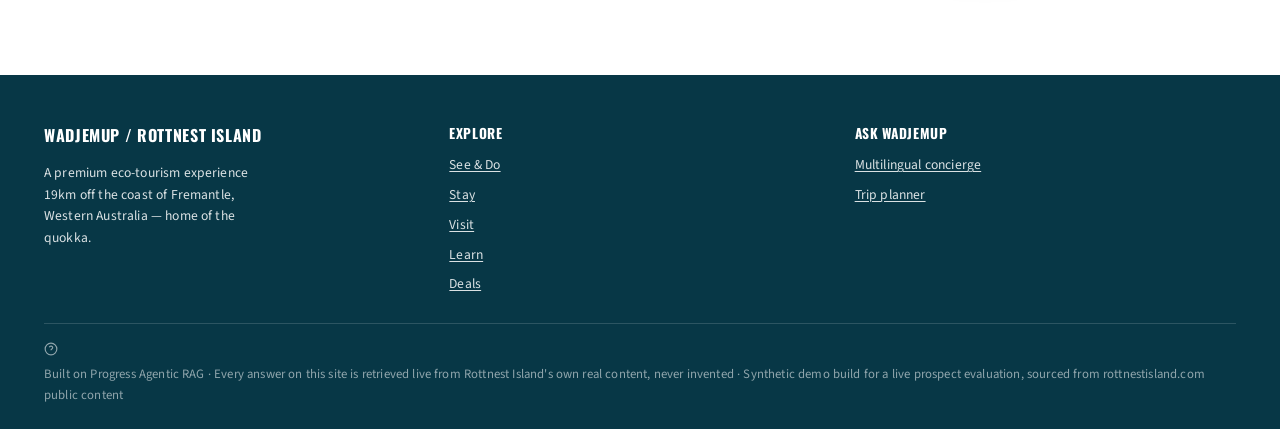
==== commit 7a1a1e4d: "Fix endpoint-name leak: lazy-fetch reveal content server-side, rename /api/ask and ask-widget.js to " ====
--- a/static/pages/index.html
+++ b/static/pages/index.html
@@ -100,23 +100,10 @@
   </div>
 </section>
 
-<script>window.RW_PAGE = {
-  nav: 'home',
-  reveal: {
-    title: 'How the Wadjemup concierge works',
-    what: 'Every "Ask" box on this site sends your question to Rottnest Island Authority\'s own visitor concierge — never a generic AI, never the open internet.',
-    flow: [
-      {label:'Your question', detail:'typed in any of 4 languages'},
-      {label:'App server proxy', detail:'KB token never reaches your browser'},
-      {label:'ARAG /ask', detail:'retrieves + grounds + generates, scoped to 166 real pages'},
-      {label:'Cited answer', detail:'every claim links to its real source page'},
-    ],
-    why: 'A visitor gets a trustworthy answer instead of hunting through menus — and Rottnest Island Authority gets every question logged as real demand signal, not a support ticket.',
-  }
-};</script>
+<script>window.RW_PAGE = { nav: 'home', revealKey: 'home' };</script>
 <script src="/static/js/shared.js"></script>
 <script src="/static/js/i18n.js"></script>
-<script src="/static/js/ask-widget.js"></script>
+<script src="/static/js/assistant-widget.js"></script>
 <script>
   RWAsk.wire('#rw-home-q', '#rw-home-ask', '#rw-home-answer', { getLang: () => RWLang.getLang(), voice: true });
 </script>
--- a/static/css/rottnest.css
+++ b/static/css/rottnest.css
@@ -199,20 +199,23 @@
 .rw-nav-links a.rw-cta:hover { background: #ffc85c; }
 .rw-nav-toggle { display: none; }
 
+/* Base rule (not just inside the media query) so the mobile menu never
+   affects desktop layout regardless of viewport-crossing timing. */
+.rw-mobile-menu {
+  position: fixed;
+  inset: 0;
+  top: calc(var(--progress-header-h, 56px) + 64px);
+  background: var(--rw-sand);
+  z-index: 60;
+  display: none;
+  flex-direction: column;
+  padding: 20px;
+  overflow-y: auto;
+}
+
 @media (max-width: 900px) {
   .rw-nav-links-desktop { display: none; }
   .rw-nav-toggle { display: flex; background: none; border: none; cursor: pointer; padding: 8px; color: var(--rw-navy); }
-  .rw-mobile-menu {
-    position: fixed;
-    inset: 0;
-    top: calc(var(--progress-header-h, 56px) + 64px);
-    background: var(--rw-sand);
-    z-index: 60;
-    display: none;
-    flex-direction: column;
-    padding: 20px;
-    overflow-y: auto;
-  }
   .rw-mobile-menu.rw-open { display: flex; }
   .rw-mobile-menu a {
     font-family: var(--rw-font-display);
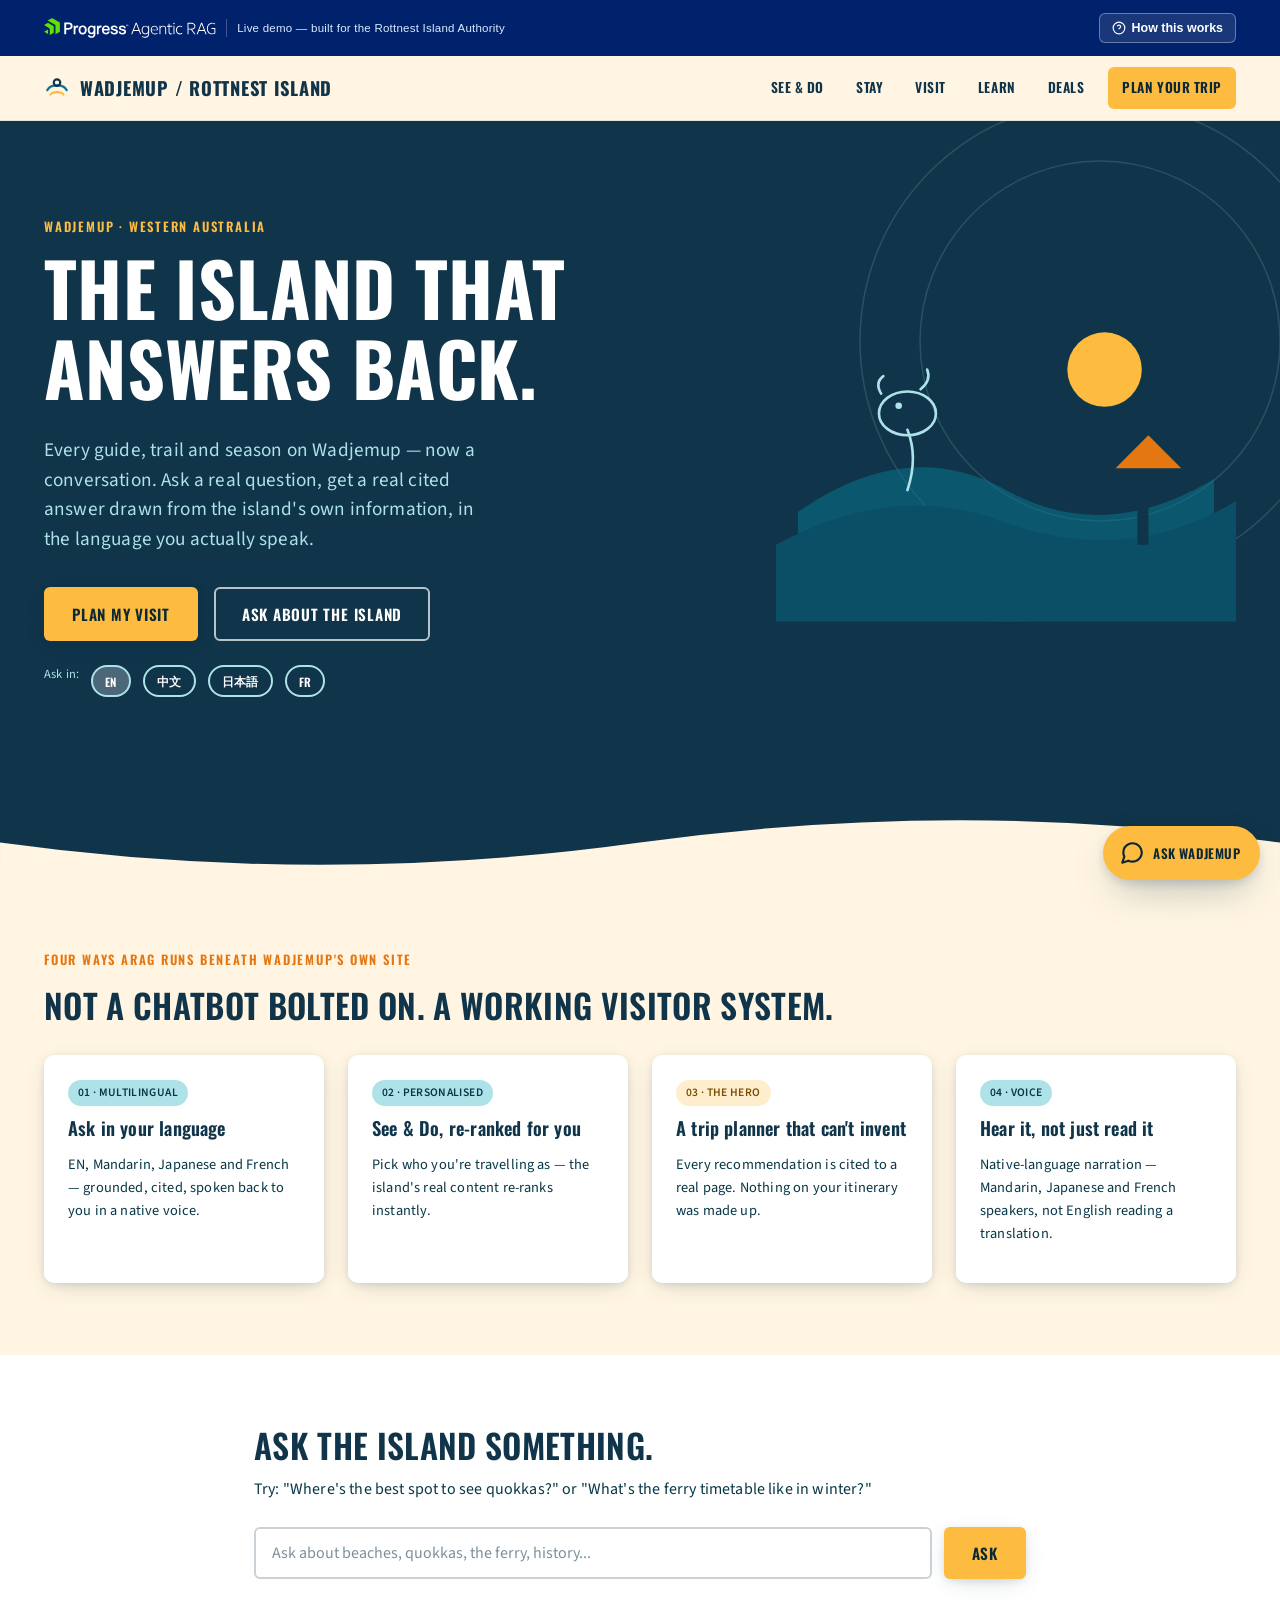
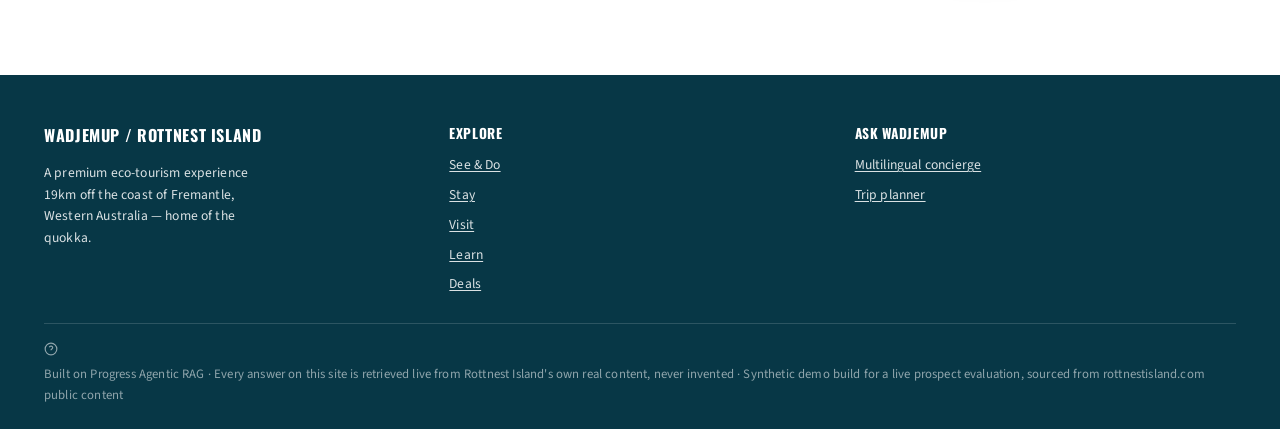
==== commit 40f9c990: "Add persistent multi-turn chat widget with real ARAG context threading, fix language-chip listener-o" ====
--- a/static/pages/index.html
+++ b/static/pages/index.html
@@ -104,6 +104,7 @@
 <script src="/static/js/shared.js"></script>
 <script src="/static/js/i18n.js"></script>
 <script src="/static/js/assistant-widget.js"></script>
+<script src="/static/js/chat-widget.js"></script>
 <script>
   RWAsk.wire('#rw-home-q', '#rw-home-ask', '#rw-home-answer', { getLang: () => RWLang.getLang(), voice: true });
 </script>
--- a/static/css/rottnest.css
+++ b/static/css/rottnest.css
@@ -264,6 +264,31 @@
 .rw-catalog-highlights li::before { content: '— '; color: var(--rw-orange); }
 .rw-catalog-chips { display: flex; flex-wrap: wrap; gap: 6px; margin-top: 8px; }
 
+/* --- Prominent voice control (GM feedback, 27 Aug 2026: was undiscoverable
+   as a small outline button after the sources — now a filled pill directly
+   under every answer, one tap, impossible to miss). --- */
+.rw-voice-btn-prominent {
+  display: inline-flex;
+  align-items: center;
+  gap: 8px;
+  background: var(--rw-gold);
+  color: var(--rw-ink);
+  border: none;
+  border-radius: 999px;
+  padding: 10px 18px;
+  font-family: var(--rw-font-display);
+  font-weight: 700;
+  text-transform: uppercase;
+  letter-spacing: 0.03em;
+  font-size: 0.82rem;
+  cursor: pointer;
+  margin-top: 16px;
+  box-shadow: var(--rw-shadow-card);
+}
+.rw-voice-btn-prominent:hover { background: #ffc85c; }
+.rw-voice-btn-prominent:disabled { opacity: 0.75; cursor: default; }
+.rw-voice-icon { font-size: 1rem; }
+
 /* --- Answer / assistant panel --- */
 .rw-answer-panel {
   background: var(--rw-white);
@@ -346,3 +371,182 @@
 .rw-visually-hidden { position: absolute; width: 1px; height: 1px; overflow: hidden; clip: rect(0,0,0,0); white-space: nowrap; }
 
 .rw-synthetic-note { font-size: 0.72rem; color: rgba(16,52,73,0.55); }
+
+/* ==========================================================================
+   Persistent conversational chat widget (GM revision, 27 Aug 2026)
+   ========================================================================== */
+#rw-chat-fab {
+  position: fixed;
+  right: 20px;
+  bottom: 20px;
+  z-index: 90;
+  display: flex;
+  align-items: center;
+  gap: 8px;
+  background: var(--rw-gold);
+  color: var(--rw-ink);
+  border: none;
+  border-radius: 999px;
+  padding: 14px 20px 14px 16px;
+  box-shadow: var(--rw-shadow-lift);
+  cursor: pointer;
+  font-family: var(--rw-font-display);
+  font-weight: 600;
+  text-transform: uppercase;
+  letter-spacing: 0.03em;
+  font-size: 0.82rem;
+  transition: transform 0.15s ease, background 0.15s ease;
+}
+#rw-chat-fab:hover { background: #ffc85c; transform: translateY(-2px); }
+#rw-chat-fab.rw-chat-fab-open { background: var(--rw-navy); color: white; }
+#rw-chat-fab-label { white-space: nowrap; }
+
+.rw-chat-panel {
+  position: fixed;
+  right: 20px;
+  bottom: 92px;
+  z-index: 95;
+  width: min(400px, calc(100vw - 40px));
+  height: min(600px, calc(100vh - 132px));
+  background: var(--rw-sand);
+  border-radius: var(--rw-radius-lg);
+  box-shadow: var(--rw-shadow-lift);
+  display: none;
+  flex-direction: column;
+  overflow: hidden;
+  border: 1px solid rgba(16,52,73,0.12);
+}
+.rw-chat-panel.rw-open { display: flex; }
+
+.rw-chat-head {
+  background: var(--rw-navy);
+  color: white;
+  padding: 14px 16px;
+  display: flex;
+  align-items: center;
+  justify-content: space-between;
+  gap: 8px;
+  flex-shrink: 0;
+}
+.rw-chat-head-title {
+  font-family: var(--rw-font-display);
+  text-transform: uppercase;
+  letter-spacing: 0.03em;
+  font-weight: 600;
+  font-size: 0.9rem;
+  display: flex;
+  align-items: center;
+  gap: 8px;
+}
+.rw-chat-dot { width: 8px; height: 8px; border-radius: 50%; background: #4ade80; display: inline-block; }
+.rw-chat-head-actions { display: flex; align-items: center; gap: 6px; }
+.rw-chat-langs { display: flex; gap: 3px; }
+.rw-chat-lang-pill {
+  font-family: var(--rw-font-text);
+  font-size: 0.68rem;
+  font-weight: 600;
+  padding: 4px 7px;
+  border-radius: 999px;
+  border: 1px solid rgba(255,255,255,0.4);
+  background: transparent;
+  color: white;
+  cursor: pointer;
+}
+.rw-chat-lang-pill.rw-active { background: rgba(255,255,255,0.28); border-color: white; }
+.rw-chat-icon-btn {
+  background: rgba(255,255,255,0.12);
+  border: none;
+  color: white;
+  width: 28px;
+  height: 28px;
+  border-radius: 7px;
+  cursor: pointer;
+  font-size: 0.95rem;
+  flex-shrink: 0;
+}
+.rw-chat-icon-btn:hover { background: rgba(255,255,255,0.24); }
+
+.rw-chat-messages {
+  flex: 1;
+  overflow-y: auto;
+  padding: 16px;
+  display: flex;
+  flex-direction: column;
+  gap: 12px;
+}
+.rw-chat-welcome { font-size: 0.88rem; color: var(--rw-teal-darker); background: white; border-radius: var(--rw-radius-md); padding: 14px; box-shadow: var(--rw-shadow-card); }
+.rw-chat-welcome-sub { font-size: 0.78rem; color: var(--rw-teal); margin-top: 8px; }
+.rw-chat-msg { display: flex; flex-direction: column; max-width: 88%; }
+.rw-chat-msg-user { align-self: flex-end; align-items: flex-end; }
+.rw-chat-msg-bot { align-self: flex-start; align-items: flex-start; }
+.rw-chat-bubble {
+  border-radius: 14px;
+  padding: 10px 14px;
+  font-size: 0.9rem;
+  line-height: 1.5;
+}
+.rw-chat-msg-user .rw-chat-bubble { background: var(--rw-navy); color: white; border-bottom-right-radius: 4px; }
+.rw-chat-msg-bot .rw-chat-bubble { background: white; color: var(--rw-navy); box-shadow: var(--rw-shadow-card); border-bottom-left-radius: 4px; }
+.rw-chat-bubble p { margin: 0 0 0.6em; }
+.rw-chat-bubble p:last-child { margin-bottom: 0; }
+.rw-chat-bubble a { color: var(--rw-teal); }
+
+.rw-chat-typing { display: flex; gap: 4px; padding: 14px; }
+.rw-chat-typing span { width: 6px; height: 6px; border-radius: 50%; background: rgba(16,52,73,0.35); animation: rw-chat-bounce 1.2s infinite ease-in-out; }
+.rw-chat-typing span:nth-child(2) { animation-delay: 0.15s; }
+.rw-chat-typing span:nth-child(3) { animation-delay: 0.3s; }
+@keyframes rw-chat-bounce { 0%, 80%, 100% { transform: translateY(0); opacity: 0.5; } 40% { transform: translateY(-4px); opacity: 1; } }
+
+.rw-chat-actions { margin-top: 6px; display: flex; flex-direction: column; gap: 6px; width: 100%; }
+.rw-chat-voice-btn {
+  align-self: flex-start;
+  background: var(--rw-teal-pale);
+  color: var(--rw-teal-darker);
+  border: none;
+  border-radius: 999px;
+  padding: 6px 12px;
+  font-size: 0.76rem;
+  font-weight: 700;
+  cursor: pointer;
+}
+.rw-chat-voice-btn:hover { background: #96d5db; }
+.rw-chat-sources { display: flex; flex-direction: column; gap: 4px; }
+.rw-chat-source-chip {
+  font-size: 0.74rem;
+  color: var(--rw-teal-darker);
+  background: white;
+  border: 1px solid rgba(16,52,73,0.12);
+  border-radius: 8px;
+  padding: 6px 10px;
+  text-decoration: none;
+  display: block;
+}
+.rw-chat-source-chip:hover { box-shadow: var(--rw-shadow-card); }
+
+.rw-chat-input-row {
+  flex-shrink: 0;
+  display: flex;
+  gap: 8px;
+  padding: 12px;
+  background: white;
+  border-top: 1px solid rgba(16,52,73,0.1);
+}
+.rw-chat-input-row .rw-input { flex: 1; }
+
+@media (max-width: 640px) {
+  #rw-chat-fab-label { display: none; }
+  /* Small, corner-hugging circle (44px — WCAG minimum touch target, no
+     larger) so the smallest possible footprint sits over scrolling content —
+     the same trade-off every persistent chat launcher makes, minimised. */
+  #rw-chat-fab { padding: 11px; right: 14px; bottom: 14px; }
+  .rw-chat-panel {
+    right: 0;
+    left: 0;
+    bottom: 0;
+    top: 0;
+    width: 100%;
+    height: 100%;
+    border-radius: 0;
+  }
+}
+
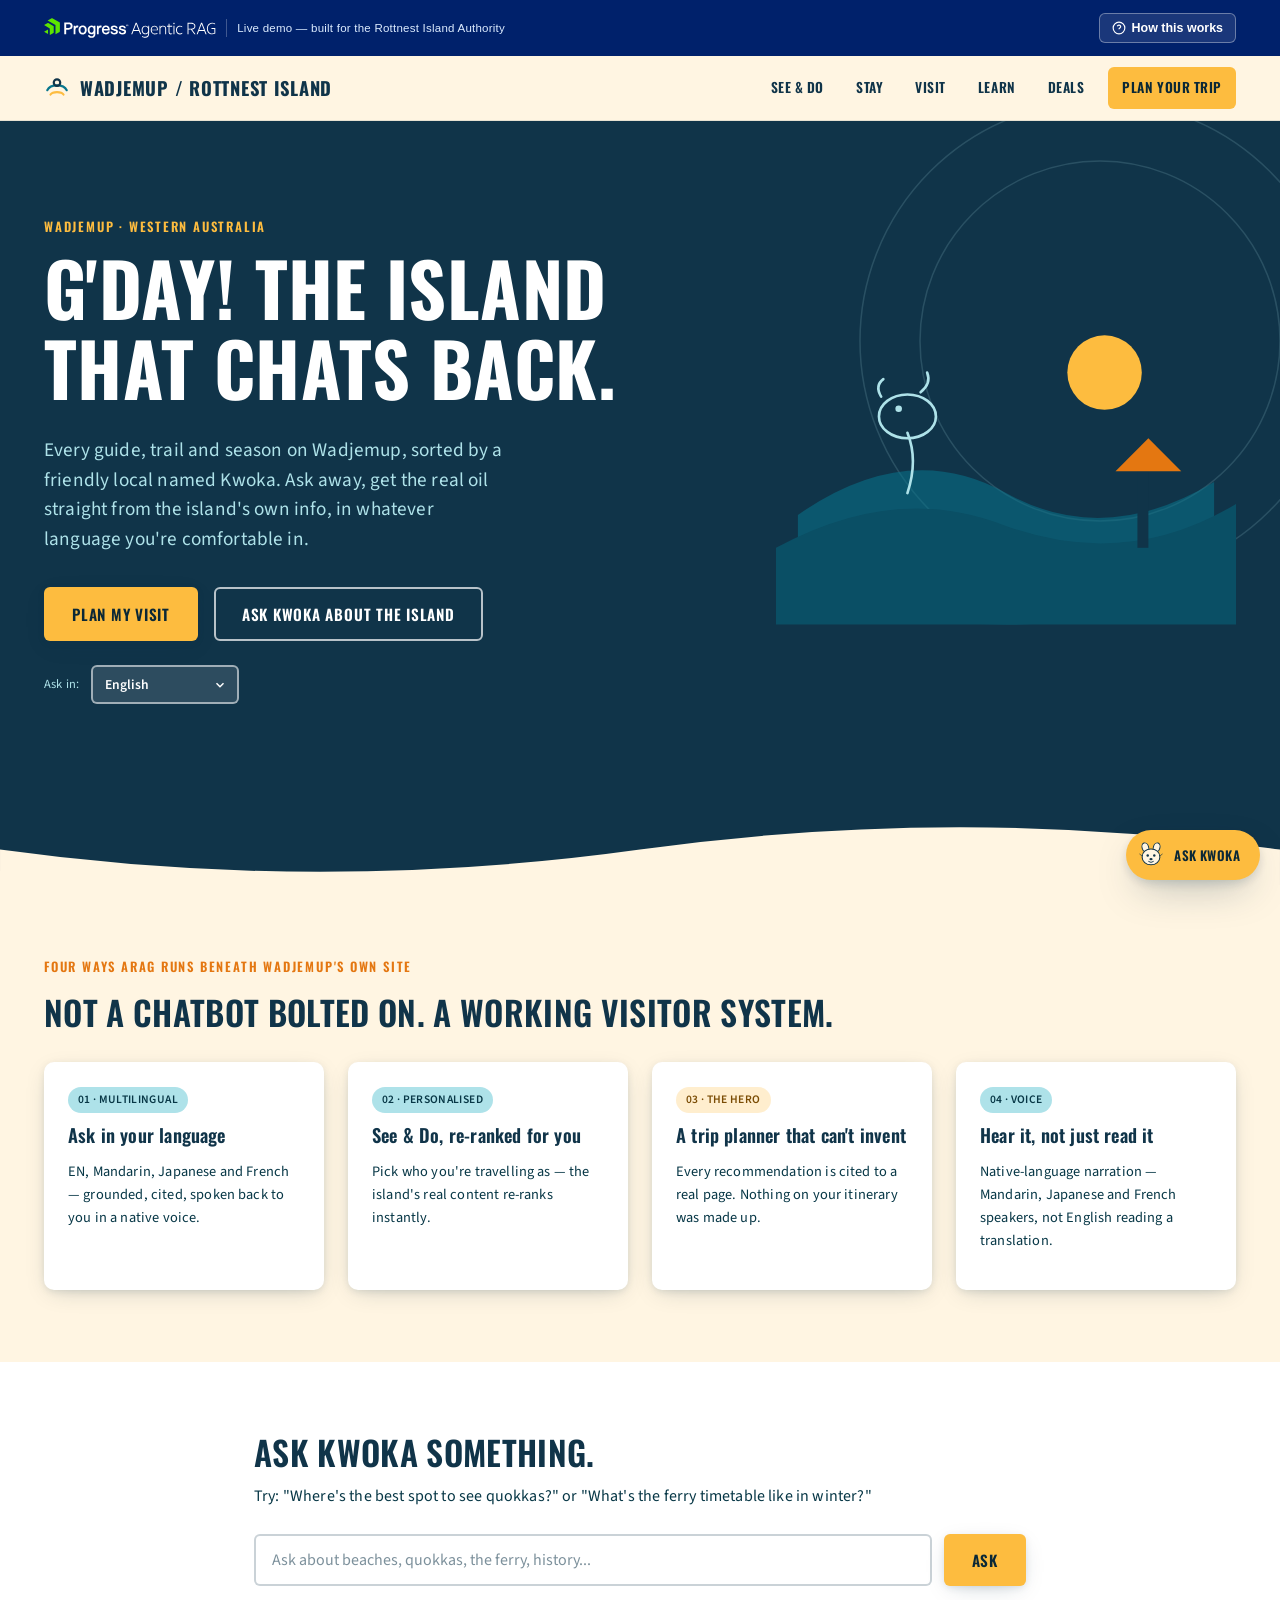
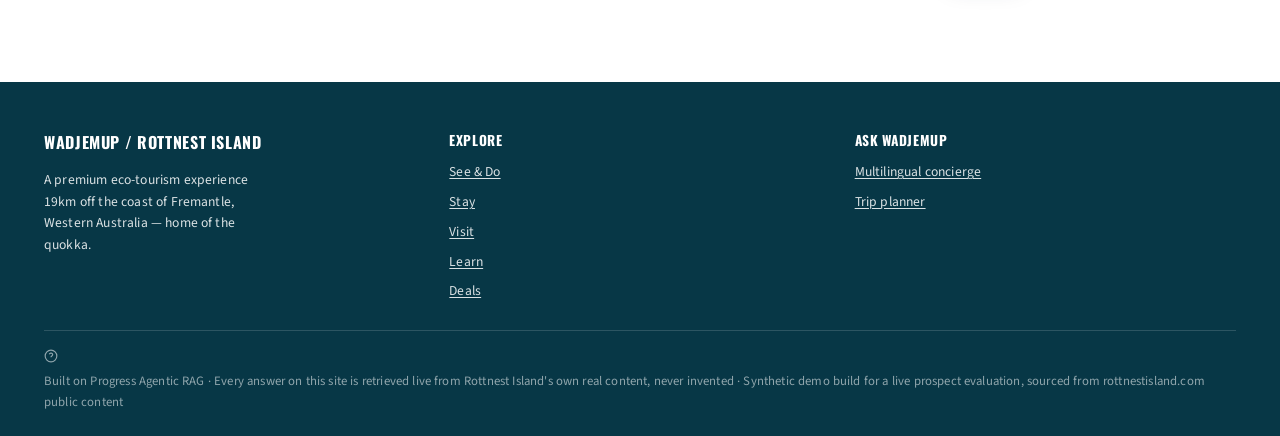
==== commit 9f4fa26a: "WA-tourist warmth: warm local search-config prompt + Kwoka the quokka concierge, genuine relaxed AU " ====
--- a/static/pages/index.html
+++ b/static/pages/index.html
@@ -18,22 +18,19 @@
   <div class="rw-container" style="position:relative; padding:96px 24px 110px; display:grid; grid-template-columns: 1.1fr 0.9fr; gap:48px; align-items:center;">
     <div>
       <div class="rw-eyebrow" style="color:#FDBC3F;">Wadjemup · Western Australia</div>
-      <h1 class="rw-display" style="color:white; margin-top:10px;">The Island That<br/>Answers Back.</h1>
+      <h1 class="rw-display" style="color:white; margin-top:10px;">G'day! The Island<br/>That Chats Back.</h1>
       <p class="rw-lead" style="color:#AEE2E9; max-width:46ch; margin-top:18px;">
-        Every guide, trail and season on Wadjemup — now a conversation. Ask a real question,
-        get a real cited answer drawn from the island's own information, in the language you
-        actually speak.
+        Every guide, trail and season on Wadjemup, sorted by a friendly local named Kwoka.
+        Ask away, get the real oil straight from the island's own info, in whatever language
+        you're comfortable in.
       </p>
       <div class="rw-flex rw-gap-16 rw-mt-32" style="flex-wrap:wrap;">
         <a href="/plan" class="rw-btn rw-btn-primary">Plan My Visit</a>
-        <a href="/learn" class="rw-btn rw-btn-outline-light">Ask About the Island</a>
+        <a href="/learn" class="rw-btn rw-btn-outline-light">Ask Kwoka About the Island</a>
       </div>
-      <div class="rw-flex rw-gap-12 rw-mt-24" style="flex-wrap:wrap;">
+      <div class="rw-flex rw-gap-12 rw-mt-24" style="flex-wrap:wrap; align-items:center;">
         <span style="font-size:0.78rem; color:#AEE2E9;">Ask in:</span>
-        <button class="rw-lang-pill rw-persona-pill" data-lang="en" style="border-color:#AEE2E9;color:white;padding:5px 12px;font-size:0.72rem;">EN</button>
-        <button class="rw-lang-pill rw-persona-pill" data-lang="zh" style="border-color:#AEE2E9;color:white;padding:5px 12px;font-size:0.72rem;">中文</button>
-        <button class="rw-lang-pill rw-persona-pill" data-lang="ja" style="border-color:#AEE2E9;color:white;padding:5px 12px;font-size:0.72rem;">日本語</button>
-        <button class="rw-lang-pill rw-persona-pill" data-lang="fr" style="border-color:#AEE2E9;color:white;padding:5px 12px;font-size:0.72rem;">FR</button>
+        <div id="rw-home-lang-mount"></div>
       </div>
     </div>
     <div>
@@ -88,7 +85,7 @@
 
 <section class="rw-section rw-section-white">
   <div class="rw-container" style="max-width:820px;">
-    <h2 class="rw-h2">Ask the island something.</h2>
+    <h2 class="rw-h2">Ask Kwoka something.</h2>
     <p class="rw-body-text" style="color:var(--rw-teal-darker); margin-top:6px;">Try: "Where's the best spot to see quokkas?" or "What's the ferry timetable like in winter?"</p>
     <div class="rw-mt-24">
       <div class="rw-flex rw-gap-12">
@@ -106,6 +103,7 @@
 <script src="/static/js/assistant-widget.js"></script>
 <script src="/static/js/chat-widget.js"></script>
 <script>
+  RWLang.mountDropdown(document.getElementById('rw-home-lang-mount'), 'rw-lang-select rw-lang-select-dark');
   RWAsk.wire('#rw-home-q', '#rw-home-ask', '#rw-home-answer', { getLang: () => RWLang.getLang(), voice: true });
 </script>
 </body>
--- a/static/css/rottnest.css
+++ b/static/css/rottnest.css
@@ -264,6 +264,36 @@
 .rw-catalog-highlights li::before { content: '— '; color: var(--rw-orange); }
 .rw-catalog-chips { display: flex; flex-wrap: wrap; gap: 6px; margin-top: 8px; }
 
+/* --- Language dropdown (replaces the old chip row everywhere, GM revision
+   27 Aug 2026 — one switching pattern, not several). Base `.rw-lang-select`
+   sits on white/light card backgrounds; `.rw-lang-select-dark` is the
+   high-contrast variant for navy hero sections and the chat header. Both
+   stay well clear of B20's faint-control/faint-text failure. --- */
+.rw-lang-select {
+  font-family: var(--rw-font-text);
+  font-size: 0.85rem;
+  font-weight: 600;
+  color: var(--rw-ink);
+  background: white;
+  border: 2px solid var(--rw-navy);
+  border-radius: var(--rw-radius-sm);
+  padding: 8px 30px 8px 12px;
+  cursor: pointer;
+  appearance: none;
+  background-image: url("data:image/svg+xml,%3Csvg xmlns='http://www.w3.org/2000/svg' width='14' height='14' viewBox='0 0 24 24' fill='none' stroke='%23103449' stroke-width='2.5'%3E%3Cpolyline points='6 9 12 15 18 9'/%3E%3C/svg%3E");
+  background-repeat: no-repeat;
+  background-position: right 10px center;
+}
+.rw-lang-select-dark {
+  background-color: rgba(255,255,255,0.12);
+  border: 2px solid rgba(255,255,255,0.55);
+  color: white;
+  background-image: url("data:image/svg+xml,%3Csvg xmlns='http://www.w3.org/2000/svg' width='14' height='14' viewBox='0 0 24 24' fill='none' stroke='%23ffffff' stroke-width='2.5'%3E%3Cpolyline points='6 9 12 15 18 9'/%3E%3C/svg%3E");
+  background-repeat: no-repeat;
+  background-position: right 10px center;
+}
+.rw-lang-select-dark option { color: var(--rw-ink); }
+
 /* --- Prominent voice control (GM feedback, 27 Aug 2026: was undiscoverable
    as a small outline button after the sources — now a filled pill directly
    under every answer, one tap, impossible to miss). --- */
@@ -399,6 +429,7 @@
 }
 #rw-chat-fab:hover { background: #ffc85c; transform: translateY(-2px); }
 #rw-chat-fab.rw-chat-fab-open { background: var(--rw-navy); color: white; }
+#rw-chat-fab.rw-chat-fab-hidden { transform: scale(0) translateY(20px); opacity: 0; pointer-events: none; }
 #rw-chat-fab-label { white-space: nowrap; }
 
 .rw-chat-panel {
@@ -438,21 +469,16 @@
   align-items: center;
   gap: 8px;
 }
-.rw-chat-dot { width: 8px; height: 8px; border-radius: 50%; background: #4ade80; display: inline-block; }
+.rw-chat-dot { width: 7px; height: 7px; border-radius: 50%; background: #4ade80; display: inline-block; margin-right: 5px; }
+.rw-chat-avatar { display: flex; align-items: center; justify-content: center; width: 34px; height: 34px; flex-shrink: 0; }
+.rw-chat-avatar svg { display: block; }
+#rw-chat-name { font-size: 0.95rem; }
 .rw-chat-head-actions { display: flex; align-items: center; gap: 6px; }
-.rw-chat-langs { display: flex; gap: 3px; }
-.rw-chat-lang-pill {
-  font-family: var(--rw-font-text);
-  font-size: 0.68rem;
-  font-weight: 600;
-  padding: 4px 7px;
-  border-radius: 999px;
-  border: 1px solid rgba(255,255,255,0.4);
-  background: transparent;
-  color: white;
-  cursor: pointer;
-}
-.rw-chat-lang-pill.rw-active { background: rgba(255,255,255,0.28); border-color: white; }
+.rw-chat-lang-select { font-size: 0.72rem !important; padding: 6px 24px 6px 9px !important; }
+
+/* Chat FAB with the quokka avatar + name */
+.rw-chat-fab-avatar { display: flex; align-items: center; justify-content: center; width: 30px; height: 30px; flex-shrink: 0; margin: -4px 0 -4px -6px; }
+.rw-chat-fab-avatar svg { display: block; width: 30px; height: 30px; }
 .rw-chat-icon-btn {
   background: rgba(255,255,255,0.12);
   border: none;
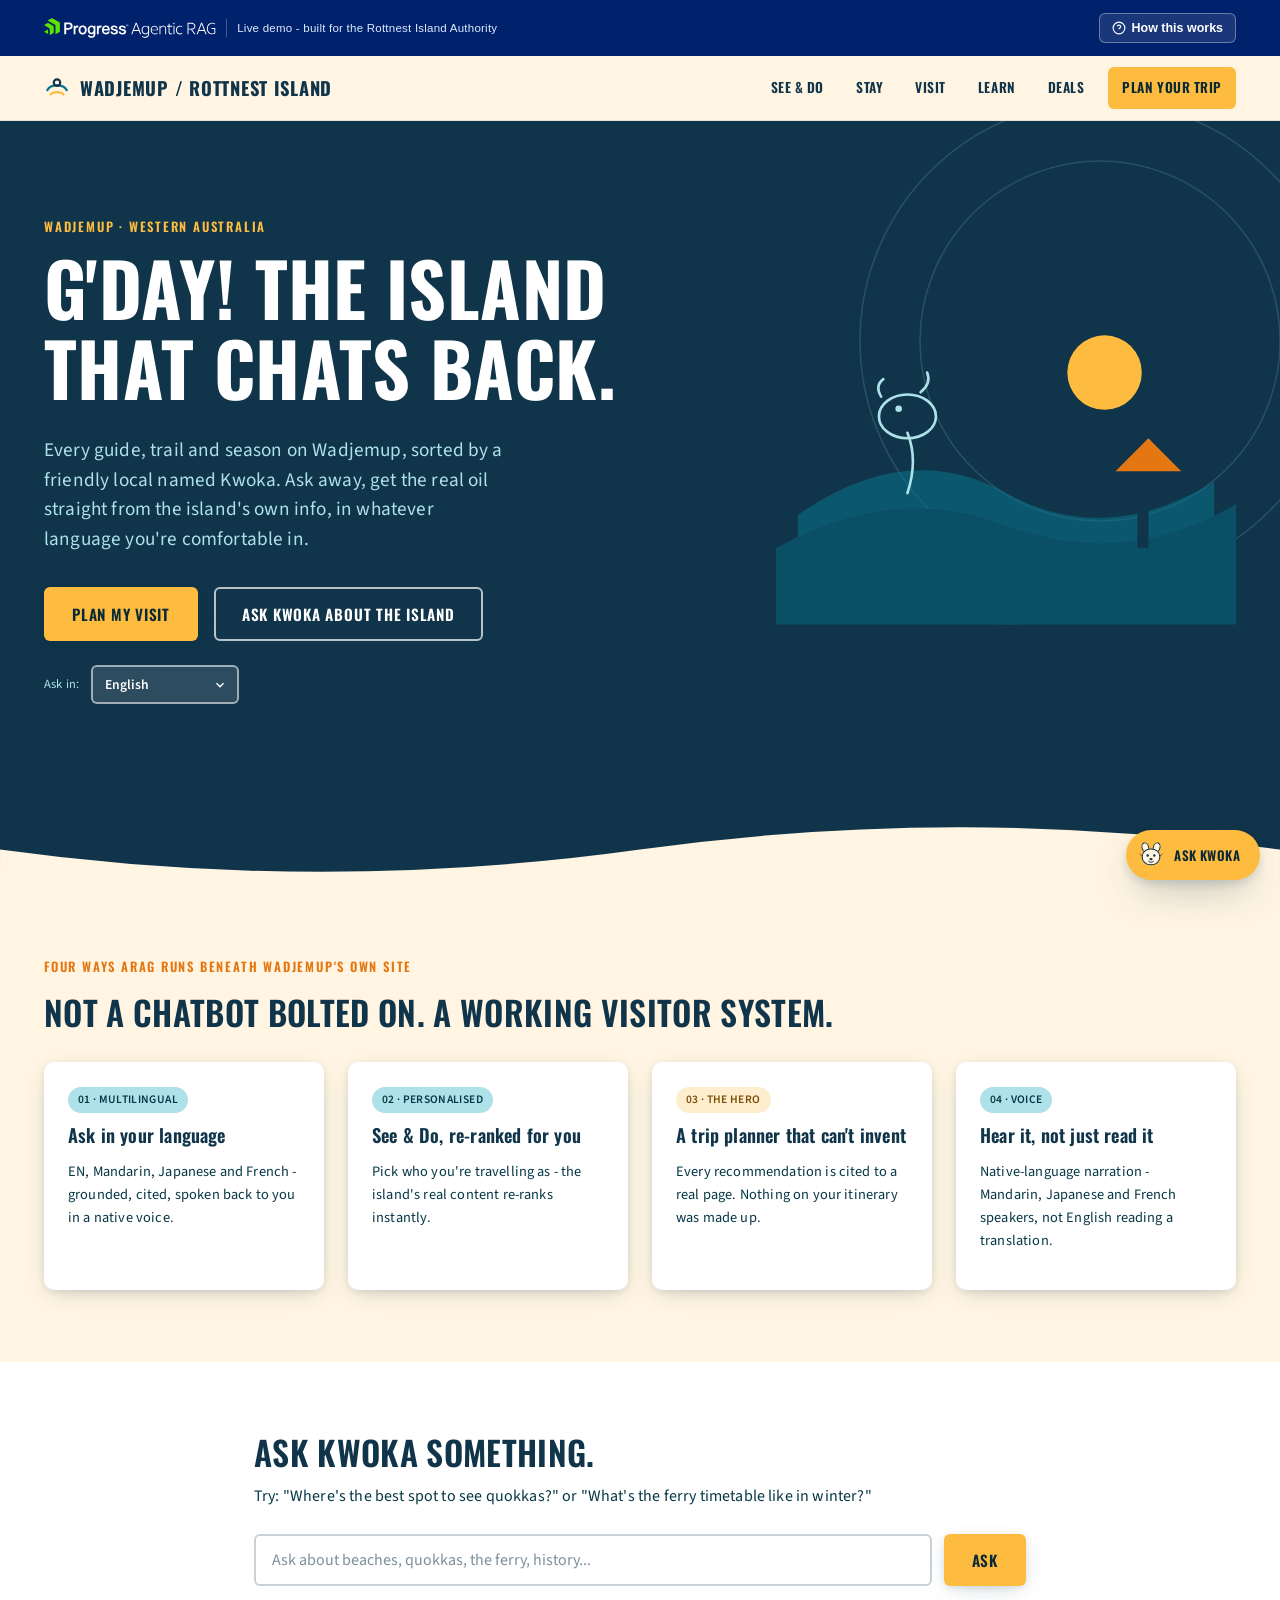
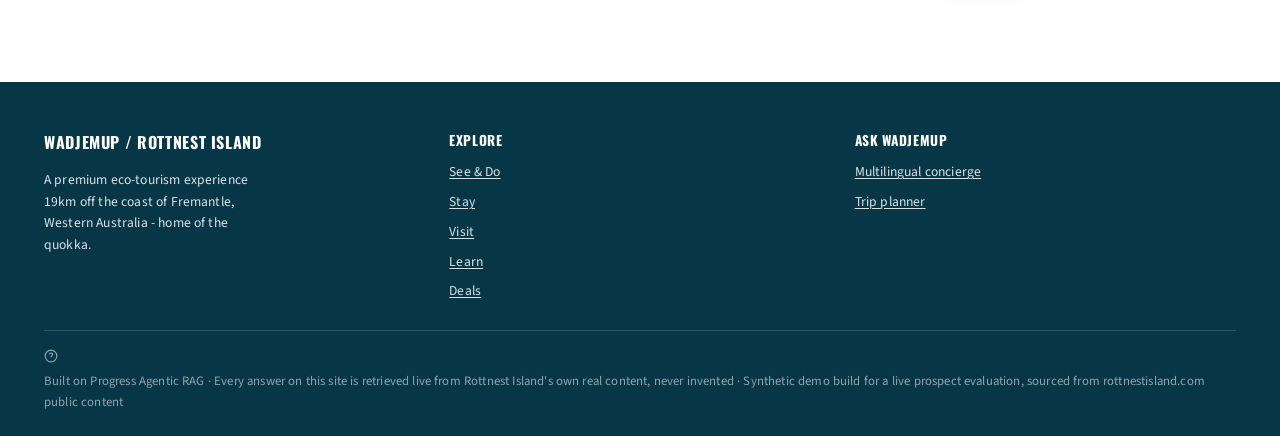
==== commit 3a54455b: "Hard rule 2: replace every em dash/en dash with a spaced hyphen across all customer-facing copy (pag" ====
--- a/static/pages/index.html
+++ b/static/pages/index.html
@@ -3,7 +3,7 @@
 <head>
 <meta charset="utf-8" />
 <meta name="viewport" content="width=device-width, initial-scale=1" />
-<title>Wadjemup / Rottnest Island — Visitor Experience</title>
+<title>Wadjemup / Rottnest Island - Visitor Experience</title>
 <link rel="stylesheet" href="/static/brand/arag-tokens.css" />
 <link rel="stylesheet" href="/static/brand/progress-header.css" />
 <link rel="stylesheet" href="/static/css/rottnest.css" />
@@ -62,12 +62,12 @@
       <a href="/learn" class="rw-card rw-link-plain" style="padding:24px;">
         <div class="rw-chip">01 · Multilingual</div>
         <h3 class="rw-h3" style="margin-top:12px; text-transform:none; font-size:1.15rem;">Ask in your language</h3>
-        <p style="font-size:0.9rem; color:var(--rw-teal-darker);">EN, Mandarin, Japanese and French — grounded, cited, spoken back to you in a native voice.</p>
+        <p style="font-size:0.9rem; color:var(--rw-teal-darker);">EN, Mandarin, Japanese and French - grounded, cited, spoken back to you in a native voice.</p>
       </a>
       <a href="/see-do" class="rw-card rw-link-plain" style="padding:24px;">
         <div class="rw-chip">02 · Personalised</div>
         <h3 class="rw-h3" style="margin-top:12px; text-transform:none; font-size:1.15rem;">See & Do, re-ranked for you</h3>
-        <p style="font-size:0.9rem; color:var(--rw-teal-darker);">Pick who you're travelling as — the island's real content re-ranks instantly.</p>
+        <p style="font-size:0.9rem; color:var(--rw-teal-darker);">Pick who you're travelling as - the island's real content re-ranks instantly.</p>
       </a>
       <a href="/plan" class="rw-card rw-link-plain" style="padding:24px;">
         <div class="rw-chip rw-chip-gold">03 · The hero</div>
@@ -77,7 +77,7 @@
       <a href="/learn" class="rw-card rw-link-plain" style="padding:24px;">
         <div class="rw-chip">04 · Voice</div>
         <h3 class="rw-h3" style="margin-top:12px; text-transform:none; font-size:1.15rem;">Hear it, not just read it</h3>
-        <p style="font-size:0.9rem; color:var(--rw-teal-darker);">Native-language narration — Mandarin, Japanese and French speakers, not English reading a translation.</p>
+        <p style="font-size:0.9rem; color:var(--rw-teal-darker);">Native-language narration - Mandarin, Japanese and French speakers, not English reading a translation.</p>
       </a>
     </div>
   </div>
--- a/static/brand/arag-tokens.css
+++ b/static/brand/arag-tokens.css
@@ -1,5 +1,5 @@
 /* ==========================================================================
-   Progress Agentic RAG — Brand Tokens
+   Progress Agentic RAG - Brand Tokens
    Drop into any demo UI, HTML artifact, or landing page.
    Use the semantic tokens (--arag-*) rather than raw palette values so that
    contrast-safe pairings are preserved automatically.
@@ -27,21 +27,21 @@
 
   /* --- Typography ---
      Progress Sans is TWO fonts. Display leads, Text supports.
-     Arial is the only approved substitute — do not insert Helvetica,
+     Arial is the only approved substitute - do not insert Helvetica,
      Inter, or a system stack as an intermediate fallback.
      Roboto Mono is for code only, never decorative. */
   --arag-font-display: "Progress Sans Display", Arial, sans-serif;
   --arag-font-text:    "Progress Sans Text", Arial, sans-serif;
   --arag-font-mono:    "Roboto Mono", monospace;
 
-  --arag-size-display: 3.5rem;    /* 56px — Display */
-  --arag-size-h1:      2.5rem;    /* 40px — Display */
-  --arag-size-h2:      2rem;      /* 32px — Display */
-  --arag-size-h3:      1.5rem;    /* 24px — Display */
-  --arag-size-lead:    1.25rem;   /* 20px — Text; Display/Text switchover sits here */
-  --arag-size-body-lg: 1.125rem;  /* 18px — Text */
-  --arag-size-body:    1rem;      /* 16px — Text */
-  --arag-size-caption: 0.875rem;  /* 14px — Text */
+  --arag-size-display: 3.5rem;    /* 56px - Display */
+  --arag-size-h1:      2.5rem;    /* 40px - Display */
+  --arag-size-h2:      2rem;      /* 32px - Display */
+  --arag-size-h3:      1.5rem;    /* 24px - Display */
+  --arag-size-lead:    1.25rem;   /* 20px - Text; Display/Text switchover sits here */
+  --arag-size-body-lg: 1.125rem;  /* 18px - Text */
+  --arag-size-body:    1rem;      /* 16px - Text */
+  --arag-size-caption: 0.875rem;  /* 14px - Text */
 
   /* Display tightens as it grows; Text loosens as it shrinks. */
   --arag-track-display: -0.02em;
@@ -66,17 +66,17 @@
   --arag-radius-lg: 12px;
 
   /* ======================================================================
-     SEMANTIC TOKENS — LIGHT SURFACE (default)
+     SEMANTIC TOKENS - LIGHT SURFACE (default)
      Every foreground token below clears WCAG AA on --arag-surface.
      Greens are deliberately absent from text roles: Green P2 is 2.56:1
      on this surface and Green P3 is 1.90:1. Both fail. They are fills only.
      ====================================================================== */
   --arag-surface:          var(--arag-grey-s4);
   --arag-surface-raised:   #FFFFFF;
-  --arag-text:             #000000;                    /* 20.4:1 — type is black by default */
+  --arag-text:             #000000;                    /* 20.4:1 - type is black by default */
   --arag-text-muted:       #3D3D42;
   --arag-heading:          #000000;
-  --arag-link:             var(--arag-blue-p2);        /*  9.55:1 — color as selective accent */
+  --arag-link:             var(--arag-blue-p2);        /*  9.55:1 - color as selective accent */
   --arag-border:           #C9D9EE;
 
   --arag-action-bg:        var(--arag-blue-p2);
@@ -87,7 +87,7 @@
   --arag-action-alt-fg:    var(--arag-blue-p2);
   --arag-action-alt-brd:   var(--arag-blue-p2);
 
-  /* Decorative fills only — never text, never icon strokes, never borders */
+  /* Decorative fills only - never text, never icon strokes, never borders */
   --arag-accent-fill:      var(--arag-green-p3);
   --arag-accent-fill-soft: var(--arag-green-s4);
   --arag-accent-fill-blue: var(--arag-blue-p5);
@@ -104,12 +104,12 @@
 /* ========================================================================
    DARK SURFACE
    Apply to a section wrapper: <section class="arag-dark"> ... </section>
-   This is where the greens earn their contrast — Green P3 is 7.34:1 here.
+   This is where the greens earn their contrast - Green P3 is 7.34:1 here.
    ======================================================================== */
 .arag-dark {
   --arag-surface:          var(--arag-blue-p1);
   --arag-surface-raised:   var(--arag-blue-p1-shade);
-  --arag-text:             #FFFFFF;                    /* 14.69:1 — type is white by default */
+  --arag-text:             #FFFFFF;                    /* 14.69:1 - type is white by default */
   --arag-text-muted:       var(--arag-blue-p5);        /* 12.23:1 */
   --arag-heading:          #FFFFFF;
   --arag-link:             var(--arag-green-s3);       /* 10.44:1 */
@@ -169,7 +169,7 @@
 }
 
 /* Lead paragraph: Text face, Light weight. Do not pair Light with
-   Regular inside the same block — adjacent weights never mix. */
+   Regular inside the same block - adjacent weights never mix. */
 .arag-lead {
   font-family: var(--arag-font-text);
   font-size: var(--arag-size-lead);
@@ -219,7 +219,7 @@
   padding: 1.5rem;
 }
 
-/* Visible focus is required — do not remove without an equivalent replacement */
+/* Visible focus is required - do not remove without an equivalent replacement */
 :focus-visible { outline: 3px solid var(--arag-blue-p3); outline-offset: 2px; }
 
 /* 30° diagonal field, matching the Hex Loop isometric grid.
@@ -241,7 +241,7 @@
 
 /* ========================================================================
    LOGO
-   Official artwork lives in assets/logos/ — reference those files, never
+   Official artwork lives in assets/logos/ - reference those files, never
    redraw the lockup. The symbol green is #5CE500 (Progress corporate),
    NOT an Agentic RAG palette green.
 
@@ -249,7 +249,7 @@
    Clear space equals HALF the height of the Progress symbol: 0.422x the
    horizontal lockup height, 0.213x the stacked lockup height.
    The 75px minimum is the stricter of two conflicting published minimums
-   (product-specific 75px vs. corporate 14px/46px) — use 75px.
+   (product-specific 75px vs. corporate 14px/46px) - use 75px.
    ======================================================================== */
 --arag-logo-min-h: 75px;
 
@@ -270,7 +270,7 @@
 
 /* ========================================================================
    HEX LOOP
-   Official artwork lives in assets/hex-loop/hex-loop-rgb.svg — reference
+   Official artwork lives in assets/hex-loop/hex-loop-rgb.svg - reference
    that file, never draw or approximate the device.
 
    The Hex Loop is ALWAYS cropped, bleeding off an edge of the layout.
@@ -278,7 +278,7 @@
    Crop at the container level, not by editing the SVG.
    ======================================================================== */
 
-/* Generic crop container — overflow hidden, position relative.
+/* Generic crop container - overflow hidden, position relative.
    Place the Hex Loop SVG/img inside with position absolute, then
    shift it so part bleeds off the desired edge. */
 .arag-hex-loop-crop {
@@ -292,7 +292,7 @@
   pointer-events: none;
 }
 
-/* Preset crops — use one of these on the container to position
+/* Preset crops - use one of these on the container to position
    the Hex Loop toward a specific edge. Adjust width/top/left
    in your layout as needed; these are starting points. */
 .arag-hex-loop-crop--right  svg,
--- a/static/brand/progress-header.css
+++ b/static/brand/progress-header.css
@@ -1,4 +1,4 @@
-/* Standing Progress Agentic RAG header (gate 2 / B2, layer 1) — always on top,
+/* Standing Progress Agentic RAG header (gate 2 / B2, layer 1) - always on top,
    every route. Built to progress-arag-branding tokens. Sits above the Rottnest
    Island Authority body experience beneath it. */
 
@@ -72,10 +72,19 @@
   border-radius: 16px;
   max-width: 760px;
   width: 100%;
+  /* The MODAL itself scrolls (not just the overlay behind it) so its own
+     header can be position:sticky against it - real defect found live on
+     mobile, 27 Aug 2026: a ~1168px-tall modal in an 844px viewport scrolled
+     the close-X out of reach entirely, with only click-outside left to
+     close it. */
+  max-height: calc(100vh - 80px);
+  overflow-y: auto;
   box-shadow: 0 30px 80px -20px rgba(0,0,0,0.5);
-  overflow: hidden;
 }
 .arag-reveal-head {
+  position: sticky;
+  top: 0;
+  z-index: 5;
   background: var(--arag-blue-p1);
   color: white;
   padding: 22px 28px;
--- a/static/css/rottnest.css
+++ b/static/css/rottnest.css
@@ -1,7 +1,7 @@
 /* ==========================================================================
-   Rottnest Island Authority — brand design system
+   Rottnest Island Authority - brand design system
    Faithful to rottnestisland.com's real palette/type/mood, rebuilt with our
-   own imagery (no scraped photography/logo). This is the BODY brand — see
+   own imagery (no scraped photography/logo). This is the BODY brand - see
    brand/progress-header.css for the standing Progress Agentic RAG frame that
    sits above it on every route (gate 2 / B2).
    ========================================================================== */
@@ -261,11 +261,11 @@
 .rw-catalog-title { font-family: var(--rw-font-display); font-weight: 600; font-size: 1.05rem; text-transform: none; letter-spacing: 0; color: var(--rw-navy); margin: 0; }
 .rw-catalog-hook { font-size: 0.92rem; color: var(--rw-teal-darker); margin: 0; }
 .rw-catalog-highlights { margin: 4px 0 0; padding: 0; list-style: none; font-size: 0.85rem; color: var(--rw-navy); display: flex; flex-direction: column; gap: 3px; }
-.rw-catalog-highlights li::before { content: '— '; color: var(--rw-orange); }
+.rw-catalog-highlights li::before { content: ' - '; color: var(--rw-orange); }
 .rw-catalog-chips { display: flex; flex-wrap: wrap; gap: 6px; margin-top: 8px; }
 
 /* --- Language dropdown (replaces the old chip row everywhere, GM revision
-   27 Aug 2026 — one switching pattern, not several). Base `.rw-lang-select`
+   27 Aug 2026 - one switching pattern, not several). Base `.rw-lang-select`
    sits on white/light card backgrounds; `.rw-lang-select-dark` is the
    high-contrast variant for navy hero sections and the chat header. Both
    stay well clear of B20's faint-control/faint-text failure. --- */
@@ -295,7 +295,7 @@
 .rw-lang-select-dark option { color: var(--rw-ink); }
 
 /* --- Prominent voice control (GM feedback, 27 Aug 2026: was undiscoverable
-   as a small outline button after the sources — now a filled pill directly
+   as a small outline button after the sources - now a filled pill directly
    under every answer, one tap, impossible to miss). --- */
 .rw-voice-btn-prominent {
   display: inline-flex;
@@ -357,7 +357,22 @@
 .rw-source-tile .rw-source-title { font-size: 0.88rem; font-weight: 600; line-height: 1.3; }
 
 /* --- Highlighted passage on the source viewer (B23) --- */
-.rw-highlight { background: rgba(253, 188, 63, 0.45); border-radius: 3px; padding: 0 2px; scroll-margin-top: 140px; }
+/* A block-level container (not <mark>, deliberately - the extracted passage
+   often contains full paragraphs/headings, and an inline element's own
+   background never paints behind nested block children, a real bug found
+   live 27 Aug 2026: the highlight existed in the DOM with the right computed
+   background-color, but nothing visible painted on screen). */
+.rw-highlight {
+  display: block;
+  background: rgba(253, 188, 63, 0.28);
+  border-left: 4px solid var(--rw-gold);
+  border-radius: 4px;
+  padding: 10px 16px;
+  margin: 4px 0;
+  scroll-margin-top: 140px;
+}
+.rw-highlight p:first-child, .rw-highlight h3:first-child, .rw-highlight h4:first-child, .rw-highlight h5:first-child { margin-top: 0; }
+.rw-highlight p:last-child { margin-bottom: 0; }
 
 /* --- Persona picker (See & Do) --- */
 .rw-persona-row { display: flex; flex-wrap: wrap; gap: 10px; }
@@ -430,6 +445,7 @@
 #rw-chat-fab:hover { background: #ffc85c; transform: translateY(-2px); }
 #rw-chat-fab.rw-chat-fab-open { background: var(--rw-navy); color: white; }
 #rw-chat-fab.rw-chat-fab-hidden { transform: scale(0) translateY(20px); opacity: 0; pointer-events: none; }
+#rw-chat-fab.rw-chat-fab-scrolling { opacity: 0.28; transform: scale(0.82); pointer-events: none; }
 #rw-chat-fab-label { white-space: nowrap; }
 
 .rw-chat-panel {
@@ -491,6 +507,33 @@
   flex-shrink: 0;
 }
 .rw-chat-icon-btn:hover { background: rgba(255,255,255,0.24); }
+/* Persistent Listen (auto-read) toggle - obvious ON state (GM revision,
+   27 Aug 2026: "make the on/off state obvious"), not a subtle tint. */
+#rw-chat-listen-toggle.rw-chat-listen-on {
+  background: var(--rw-gold);
+  color: var(--rw-ink);
+  box-shadow: 0 0 0 2px rgba(253, 188, 63, 0.4);
+}
+#rw-chat-listen-toggle.rw-chat-listen-on:hover { background: #ffc85c; }
+
+/* Genuine follow-up question chips - distinct from the source-citation
+   chips below an answer, and from raw KB titles (GM revision, 27 Aug 2026:
+   real defect - the only "suggestion"-shaped surface was citation tiles
+   showing raw page titles like "Sitemap"; these are separately generated,
+   tourist-phrased QUESTIONS that submit as the next turn on click). */
+.rw-chat-suggestions { display: flex; flex-direction: column; gap: 6px; margin-top: 4px; align-self: flex-start; max-width: 88%; }
+.rw-chat-suggestion-chip {
+  text-align: left;
+  background: white;
+  border: 1.5px solid var(--rw-teal);
+  color: var(--rw-teal-darker);
+  border-radius: 999px;
+  padding: 8px 14px;
+  font-size: 0.82rem;
+  font-weight: 600;
+  cursor: pointer;
+}
+.rw-chat-suggestion-chip:hover { background: var(--rw-teal-pale); }
 
 .rw-chat-messages {
   flex: 1;
@@ -561,9 +604,8 @@
 
 @media (max-width: 640px) {
   #rw-chat-fab-label { display: none; }
-  /* Small, corner-hugging circle (44px — WCAG minimum touch target, no
-     larger) so the smallest possible footprint sits over scrolling content —
-     the same trade-off every persistent chat launcher makes, minimised. */
+  /* Small, corner-hugging circle (44px - WCAG minimum touch target, no
+     larger) so the smallest possible footprint sits over scrolling content - the same trade-off every persistent chat launcher makes, minimised. */
   #rw-chat-fab { padding: 11px; right: 14px; bottom: 14px; }
   .rw-chat-panel {
     right: 0;
